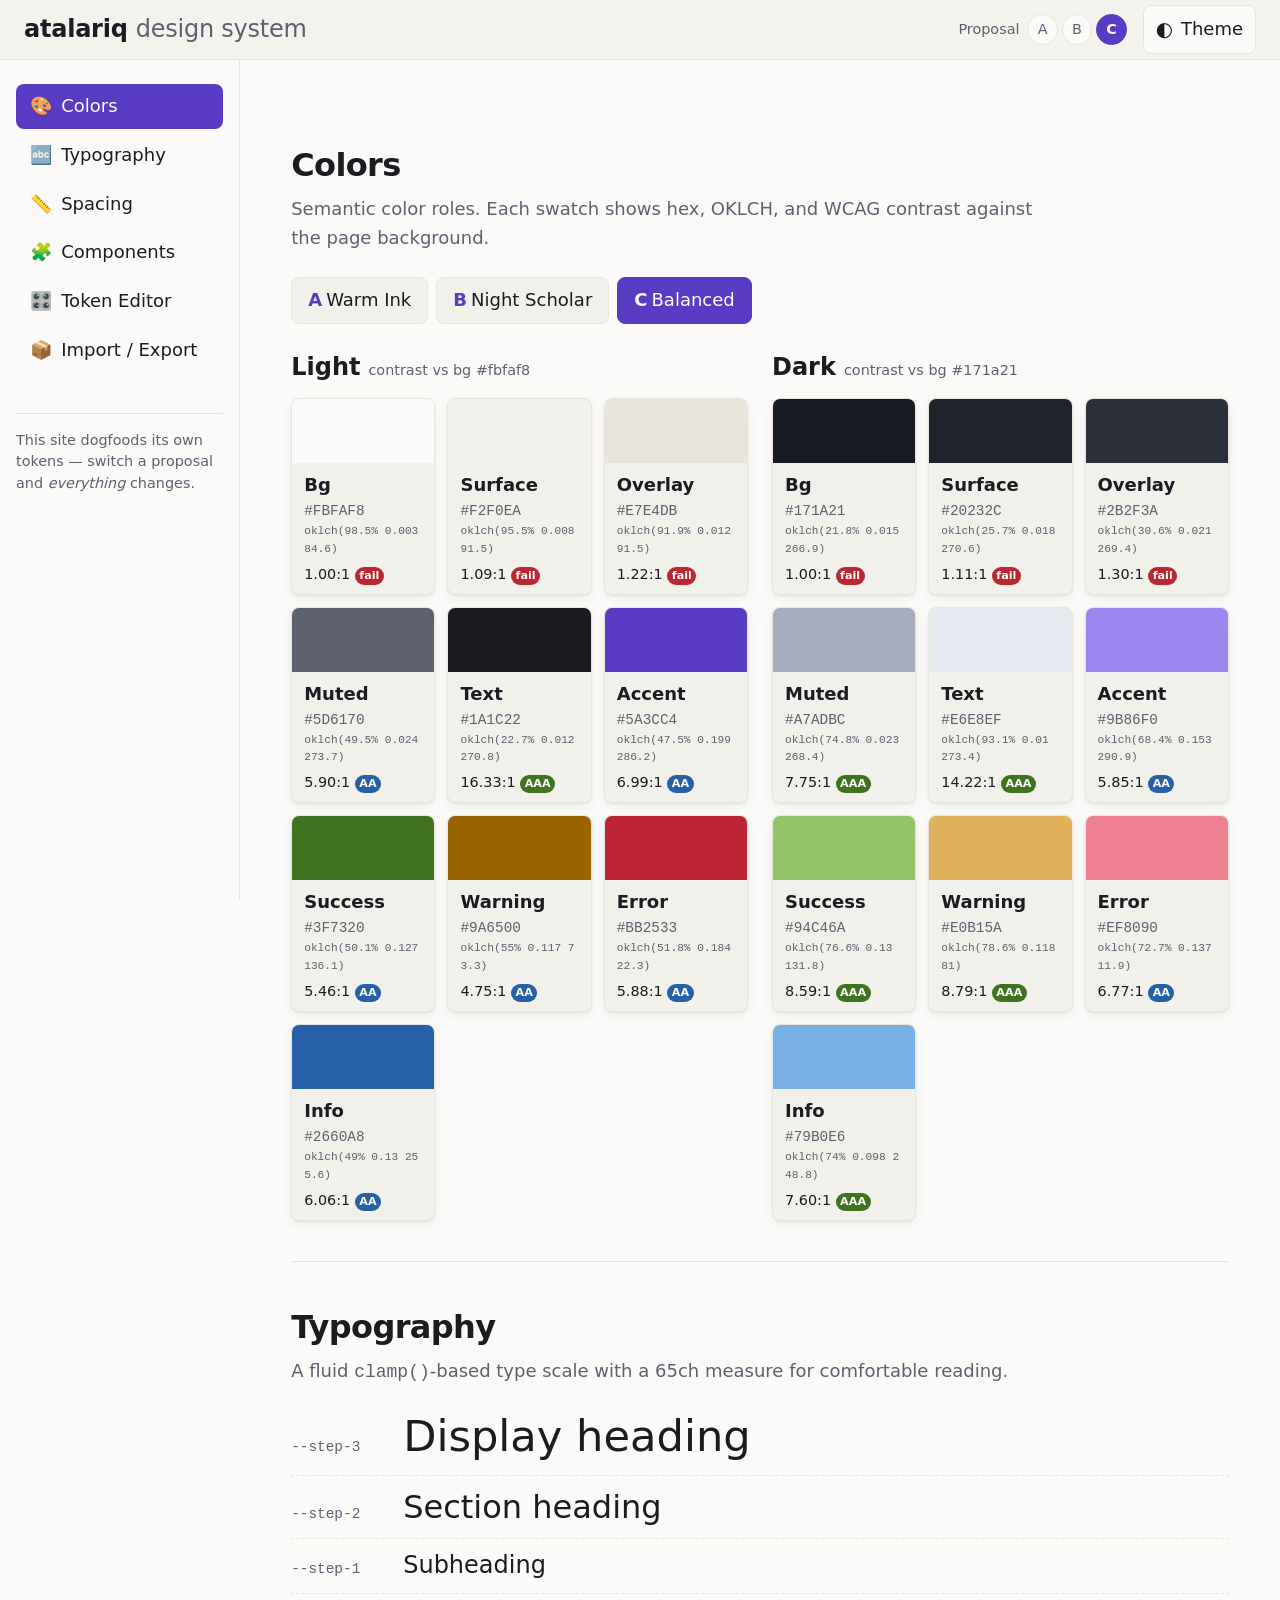
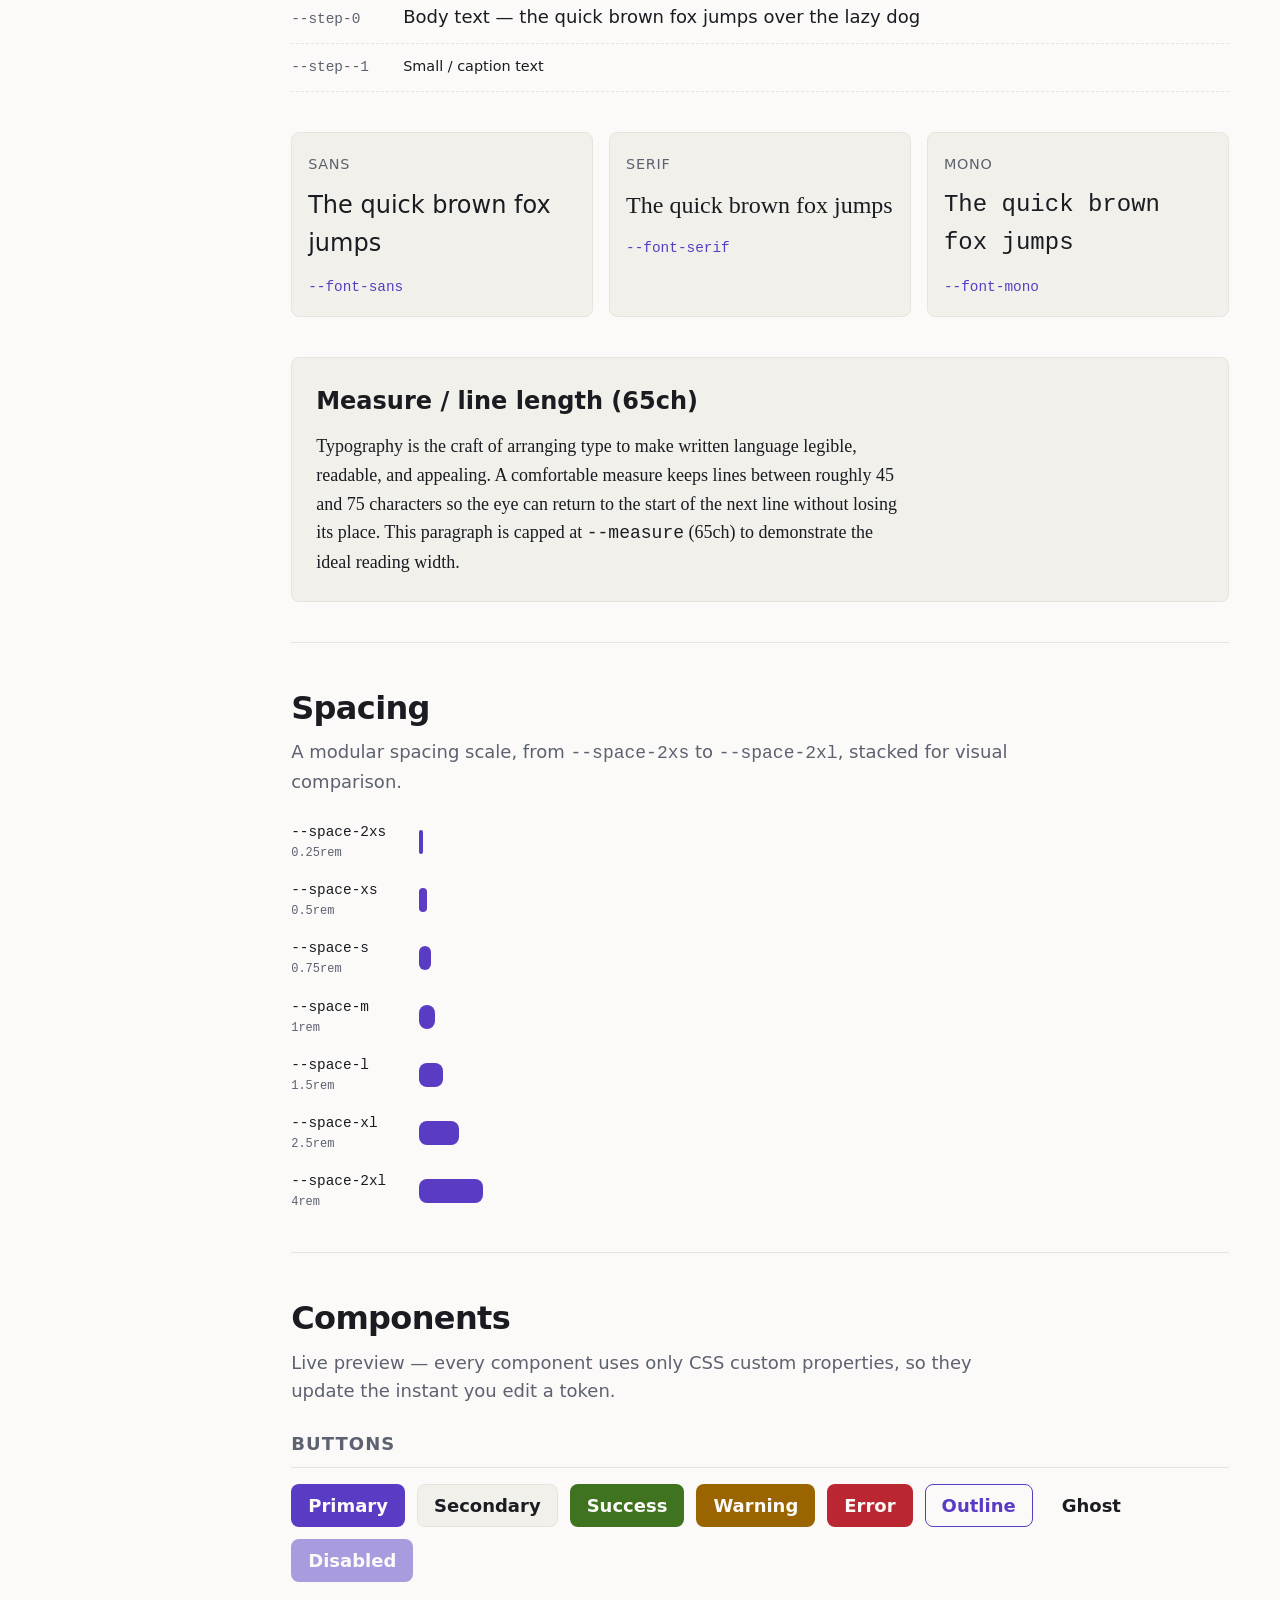
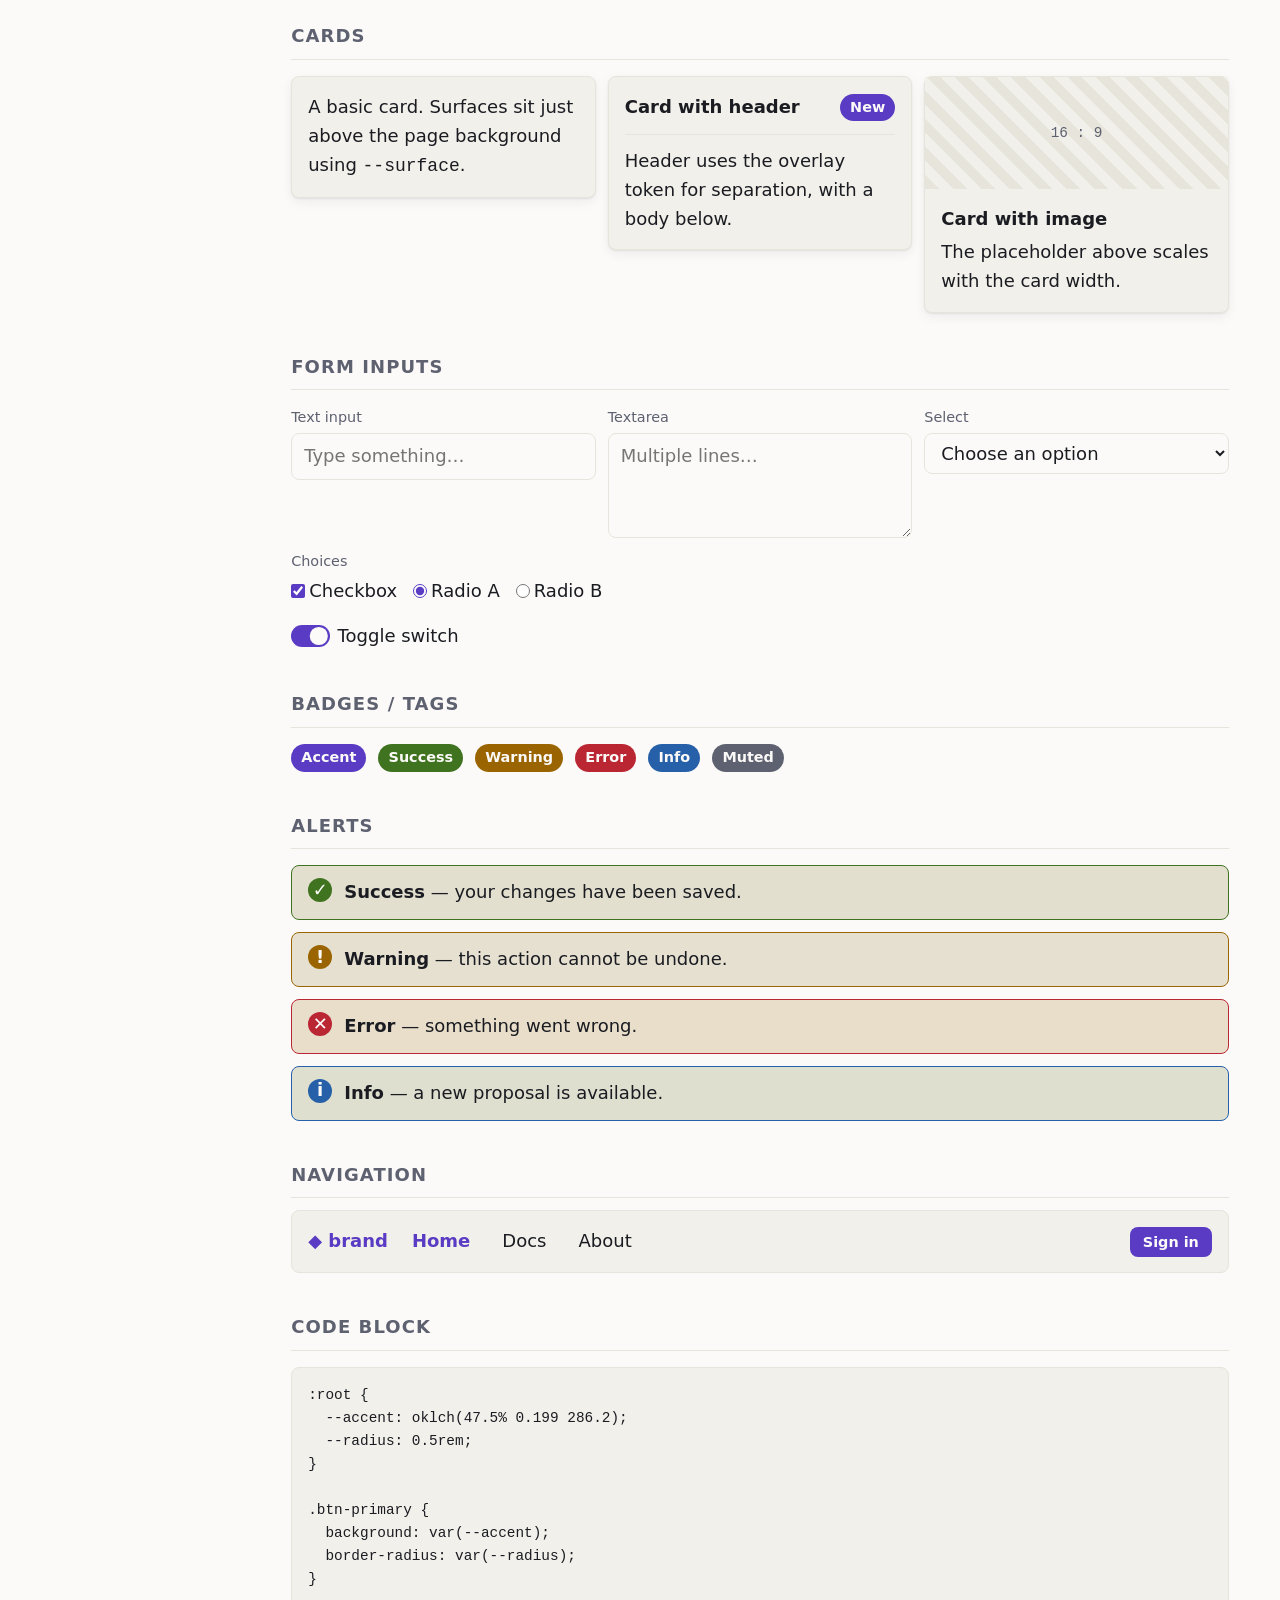
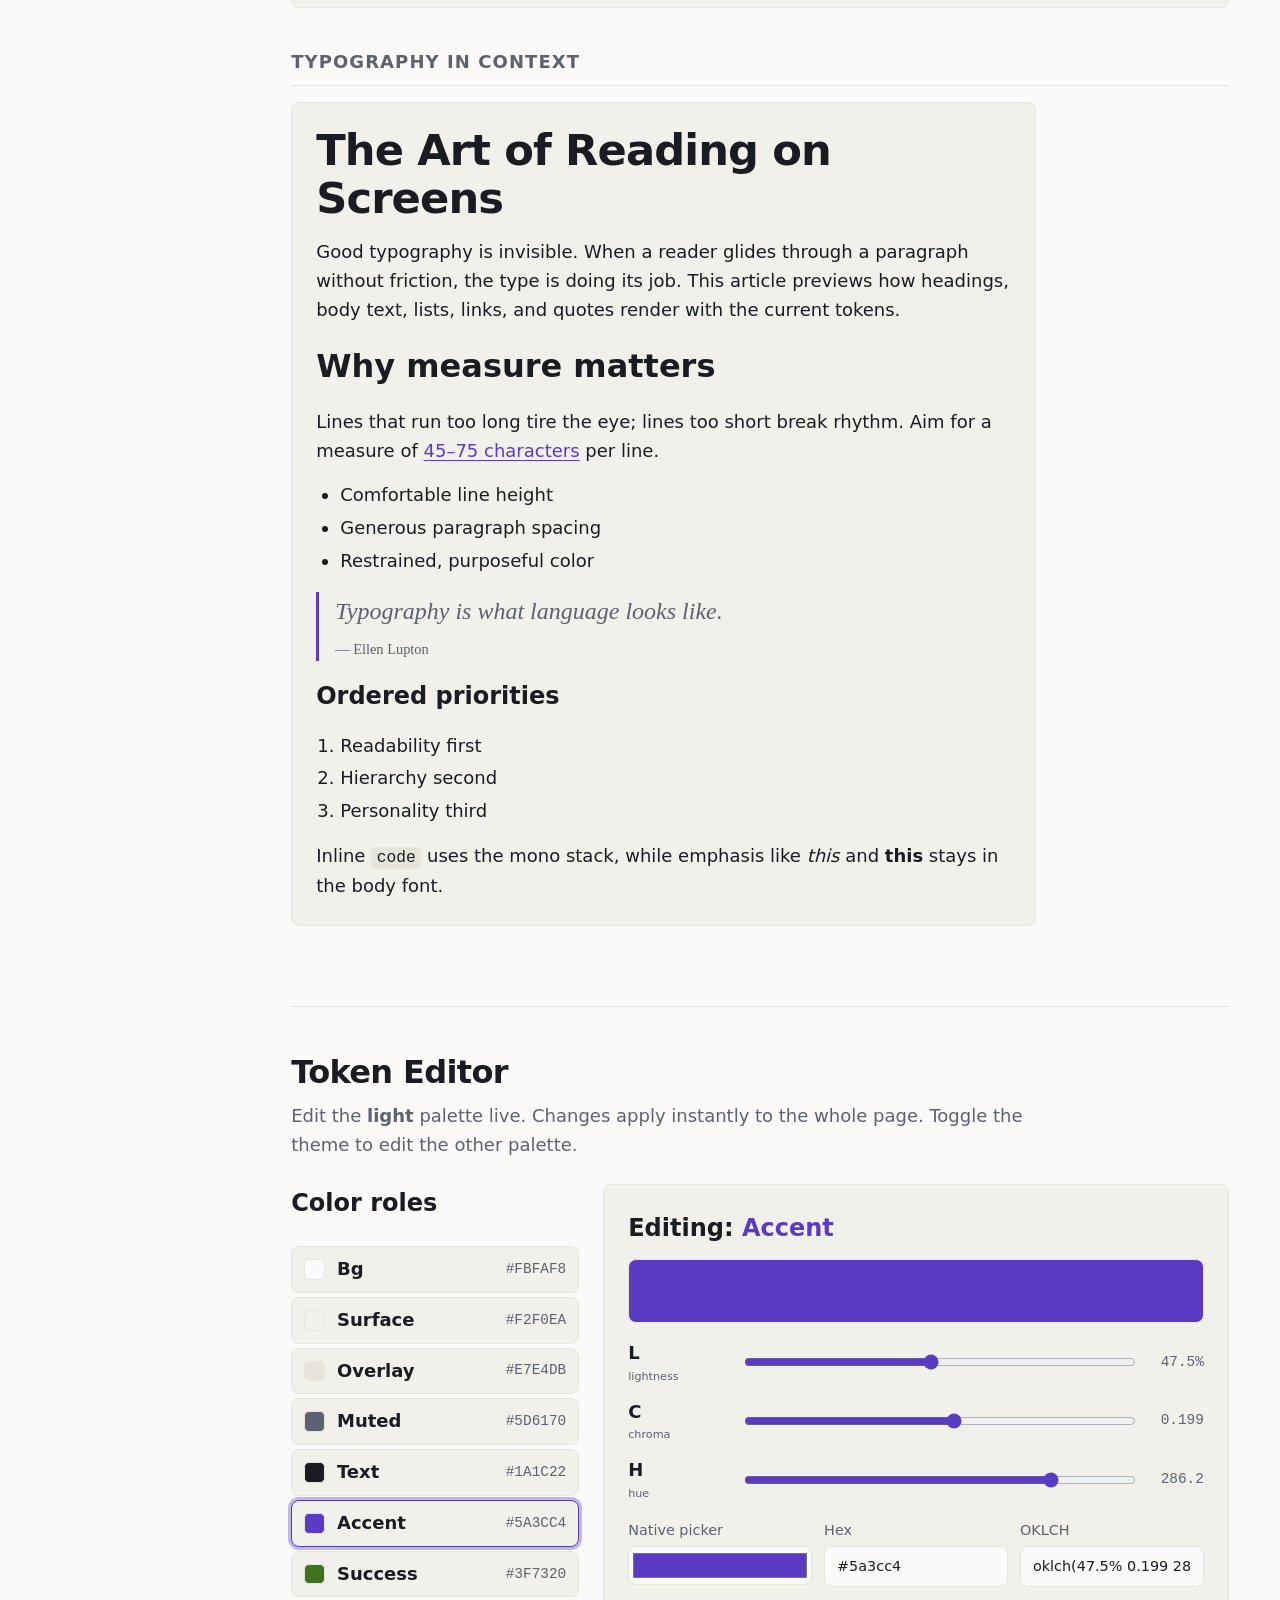
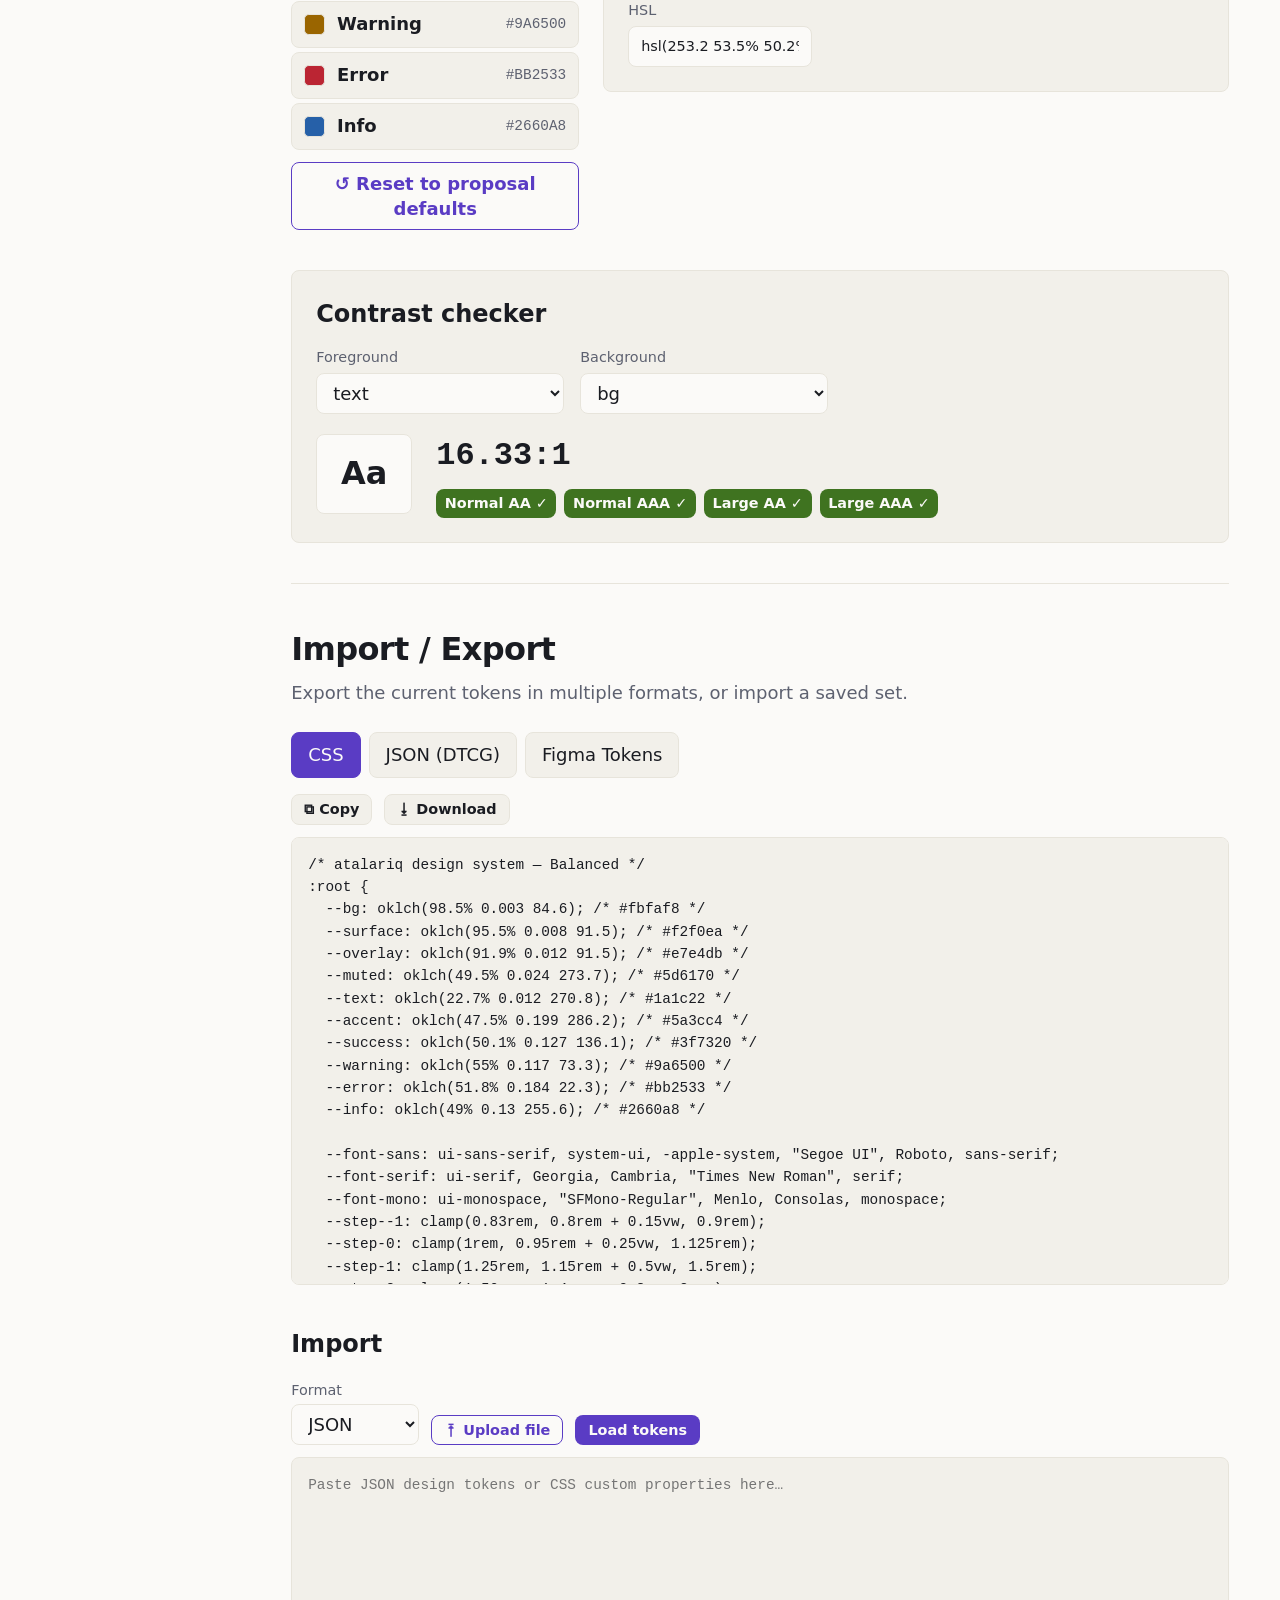
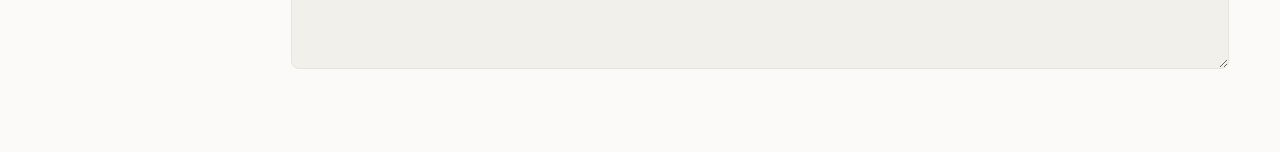
==== site/index.html @ f3b6cbb4 "feat(site): add interactive design system playground Live token playground dogfooding its own tokens" ====
<!doctype html>
<html lang="en" data-theme="light">
  <head>
    <meta charset="UTF-8" />
    <meta name="viewport" content="width=device-width, initial-scale=1.0" />
    <meta
      name="description"
      content="atalariq design system — a live, interactive token playground with OKLCH editing, contrast checking, and import/export."
    />
    <title>atalariq design system</title>
    <link rel="stylesheet" href="style.css" />
  </head>
  <body>
    <!-- ── Header ───────────────────────────────────────────────────── -->
    <header class="site-header">
      <button
        class="nav-toggle"
        id="navToggle"
        aria-label="Toggle navigation"
        aria-expanded="false"
      >
        ☰
      </button>
      <h1 class="site-title">atalariq <span>design system</span></h1>
      <div class="header-controls">
        <div class="proposal-mini" role="group" aria-label="Proposal">
          <span class="proposal-mini-label">Proposal</span>
          <div class="proposal-mini-tabs" id="proposalMiniTabs"></div>
        </div>
        <button
          class="theme-toggle"
          id="themeToggle"
          aria-label="Toggle light/dark theme"
        >
          <span class="theme-toggle-icon" aria-hidden="true">◐</span>
          <span class="theme-toggle-text">Theme</span>
        </button>
      </div>
    </header>

    <div class="layout">
      <!-- ── Sidebar ────────────────────────────────────────────────── -->
      <nav class="sidebar" id="sidebar" aria-label="Sections">
        <ul class="nav-list">
          <li>
            <a href="#colors" class="nav-link" data-section="colors"
              ><span class="nav-ico">🎨</span> Colors</a
            >
          </li>
          <li>
            <a href="#typography" class="nav-link" data-section="typography"
              ><span class="nav-ico">🔤</span> Typography</a
            >
          </li>
          <li>
            <a href="#spacing" class="nav-link" data-section="spacing"
              ><span class="nav-ico">📏</span> Spacing</a
            >
          </li>
          <li>
            <a href="#components" class="nav-link" data-section="components"
              ><span class="nav-ico">🧩</span> Components</a
            >
          </li>
          <li>
            <a href="#editor" class="nav-link" data-section="editor"
              ><span class="nav-ico">🎛️</span> Token Editor</a
            >
          </li>
          <li>
            <a href="#export" class="nav-link" data-section="export"
              ><span class="nav-ico">📦</span> Import / Export</a
            >
          </li>
        </ul>
        <div class="sidebar-foot">
          <p class="dogfood-note">
            This site dogfoods its own tokens — switch a proposal and
            <em>everything</em> changes.
          </p>
        </div>
      </nav>

      <!-- ── Main content ───────────────────────────────────────────── -->
      <main class="main" id="main">
        <!-- 1. COLORS -->
        <section id="colors" class="section">
          <div class="section-head">
            <h2>Colors</h2>
            <p class="section-sub">
              Semantic color roles. Each swatch shows hex, OKLCH, and WCAG
              contrast against the page background.
            </p>
          </div>

          <div
            class="proposal-tabs"
            id="proposalTabs"
            role="tablist"
            aria-label="Color proposals"
          ></div>

          <div class="palette-split">
            <div class="palette-col">
              <h3 class="palette-title">
                Light <span class="palette-meta" id="lightMeta"></span>
              </h3>
              <div class="swatch-grid" id="swatchesLight"></div>
            </div>
            <div class="palette-col">
              <h3 class="palette-title">
                Dark <span class="palette-meta" id="darkMeta"></span>
              </h3>
              <div class="swatch-grid" id="swatchesDark"></div>
            </div>
          </div>
        </section>

        <!-- 2. TYPOGRAPHY -->
        <section id="typography" class="section">
          <div class="section-head">
            <h2>Typography</h2>
            <p class="section-sub">
              A fluid <code>clamp()</code>-based type scale with a 65ch measure
              for comfortable reading.
            </p>
          </div>

          <div class="type-scale" id="typeScale"></div>

          <div class="font-stacks">
            <div class="font-card">
              <span class="font-label">Sans</span>
              <p class="font-sample" style="font-family: var(--font-sans)">
                The quick brown fox jumps
              </p>
              <code class="font-code">--font-sans</code>
            </div>
            <div class="font-card">
              <span class="font-label">Serif</span>
              <p class="font-sample" style="font-family: var(--font-serif)">
                The quick brown fox jumps
              </p>
              <code class="font-code">--font-serif</code>
            </div>
            <div class="font-card">
              <span class="font-label">Mono</span>
              <p class="font-sample" style="font-family: var(--font-mono)">
                The quick brown fox jumps
              </p>
              <code class="font-code">--font-mono</code>
            </div>
          </div>

          <div class="measure-demo">
            <h3>Measure / line length (65ch)</h3>
            <p class="measure-text">
              Typography is the craft of arranging type to make written language
              legible, readable, and appealing. A comfortable measure keeps
              lines between roughly 45 and 75 characters so the eye can return
              to the start of the next line without losing its place. This
              paragraph is capped at <code>--measure</code> (65ch) to
              demonstrate the ideal reading width.
            </p>
          </div>
        </section>

        <!-- 3. SPACING -->
        <section id="spacing" class="section">
          <div class="section-head">
            <h2>Spacing</h2>
            <p class="section-sub">
              A modular spacing scale, from <code>--space-2xs</code> to
              <code>--space-2xl</code>, stacked for visual comparison.
            </p>
          </div>
          <div class="space-scale" id="spaceScale"></div>
        </section>

        <!-- 4. COMPONENTS -->
        <section id="components" class="section">
          <div class="section-head">
            <h2>Components</h2>
            <p class="section-sub">
              Live preview — every component uses only CSS custom properties, so
              they update the instant you edit a token.
            </p>
          </div>

          <!-- Buttons -->
          <div class="comp-group">
            <h3 class="comp-title">Buttons</h3>
            <div class="comp-row">
              <button class="btn btn-primary">Primary</button>
              <button class="btn btn-secondary">Secondary</button>
              <button class="btn btn-success">Success</button>
              <button class="btn btn-warning">Warning</button>
              <button class="btn btn-error">Error</button>
              <button class="btn btn-outline">Outline</button>
              <button class="btn btn-ghost">Ghost</button>
              <button class="btn btn-primary" disabled>Disabled</button>
            </div>
          </div>

          <!-- Cards -->
          <div class="comp-group">
            <h3 class="comp-title">Cards</h3>
            <div class="comp-row comp-cards">
              <div class="card">
                <p>
                  A basic card. Surfaces sit just above the page background
                  using <code>--surface</code>.
                </p>
              </div>
              <div class="card">
                <div class="card-header">
                  <h4>Card with header</h4>
                  <span class="badge badge-accent">New</span>
                </div>
                <p>
                  Header uses the overlay token for separation, with a body
                  below.
                </p>
              </div>
              <div class="card">
                <div class="card-image" aria-hidden="true">
                  <span>16 : 9</span>
                </div>
                <div class="card-body">
                  <h4>Card with image</h4>
                  <p>The placeholder above scales with the card width.</p>
                </div>
              </div>
            </div>
          </div>

          <!-- Forms -->
          <div class="comp-group">
            <h3 class="comp-title">Form inputs</h3>
            <div class="comp-row comp-forms">
              <label class="field">
                <span class="field-label">Text input</span>
                <input
                  type="text"
                  class="input"
                  placeholder="Type something…"
                />
              </label>
              <label class="field">
                <span class="field-label">Textarea</span>
                <textarea
                  class="input"
                  rows="3"
                  placeholder="Multiple lines…"
                ></textarea>
              </label>
              <label class="field">
                <span class="field-label">Select</span>
                <select class="input">
                  <option>Choose an option</option>
                  <option>Warm Ink</option>
                  <option>Night Scholar</option>
                  <option>Balanced</option>
                </select>
              </label>
              <div class="field">
                <span class="field-label">Choices</span>
                <div class="choice-row">
                  <label class="choice"
                    ><input type="checkbox" checked /> Checkbox</label
                  >
                  <label class="choice"
                    ><input type="radio" name="demo-radio" checked /> Radio
                    A</label
                  >
                  <label class="choice"
                    ><input type="radio" name="demo-radio" /> Radio B</label
                  >
                </div>
                <label class="toggle">
                  <input type="checkbox" checked />
                  <span class="toggle-track"
                    ><span class="toggle-thumb"></span
                  ></span>
                  <span>Toggle switch</span>
                </label>
              </div>
            </div>
          </div>

          <!-- Badges -->
          <div class="comp-group">
            <h3 class="comp-title">Badges / Tags</h3>
            <div class="comp-row" id="badgeRow"></div>
          </div>

          <!-- Alerts -->
          <div class="comp-group">
            <h3 class="comp-title">Alerts</h3>
            <div class="comp-stack">
              <div class="alert alert-success">
                <span class="alert-icon" aria-hidden="true">✓</span>
                <div>
                  <strong>Success</strong> — your changes have been saved.
                </div>
              </div>
              <div class="alert alert-warning">
                <span class="alert-icon" aria-hidden="true">!</span>
                <div>
                  <strong>Warning</strong> — this action cannot be undone.
                </div>
              </div>
              <div class="alert alert-error">
                <span class="alert-icon" aria-hidden="true">✕</span>
                <div><strong>Error</strong> — something went wrong.</div>
              </div>
              <div class="alert alert-info">
                <span class="alert-icon" aria-hidden="true">i</span>
                <div><strong>Info</strong> — a new proposal is available.</div>
              </div>
            </div>
          </div>

          <!-- Navigation -->
          <div class="comp-group">
            <h3 class="comp-title">Navigation</h3>
            <nav class="demo-nav">
              <span class="demo-nav-brand">◆ brand</span>
              <a href="#components" class="demo-nav-link active">Home</a>
              <a href="#components" class="demo-nav-link">Docs</a>
              <a href="#components" class="demo-nav-link">About</a>
              <button class="btn btn-primary btn-sm">Sign in</button>
            </nav>
          </div>

          <!-- Code block -->
          <div class="comp-group">
            <h3 class="comp-title">Code block</h3>
            <pre class="code-block"><code>:root {
  --accent: oklch(47.5% 0.199 286.2);
  --radius: 0.5rem;
}

.btn-primary {
  background: var(--accent);
  border-radius: var(--radius);
}</code></pre>
          </div>

          <!-- Typography in context -->
          <div class="comp-group">
            <h3 class="comp-title">Typography in context</h3>
            <article class="article">
              <h1>The Art of Reading on Screens</h1>
              <p>
                Good typography is invisible. When a reader glides through a
                paragraph without friction, the type is doing its job. This
                article previews how headings, body text, lists, links, and
                quotes render with the current tokens.
              </p>
              <h2>Why measure matters</h2>
              <p>
                Lines that run too long tire the eye; lines too short break
                rhythm. Aim for a measure of
                <a href="#typography">45–75 characters</a> per line.
              </p>
              <ul>
                <li>Comfortable line height</li>
                <li>Generous paragraph spacing</li>
                <li>Restrained, purposeful color</li>
              </ul>
              <blockquote>
                Typography is what language looks like.<cite
                  >— Ellen Lupton</cite
                >
              </blockquote>
              <h3>Ordered priorities</h3>
              <ol>
                <li>Readability first</li>
                <li>Hierarchy second</li>
                <li>Personality third</li>
              </ol>
              <p>
                Inline <code>code</code> uses the mono stack, while emphasis
                like <em>this</em> and <strong>this</strong> stays in the body
                font.
              </p>
            </article>
          </div>
        </section>

        <!-- 5. TOKEN EDITOR -->
        <section id="editor" class="section">
          <div class="section-head">
            <h2>Token Editor</h2>
            <p class="section-sub">
              Edit the <strong id="editorThemeLabel">light</strong> palette
              live. Changes apply instantly to the whole page. Toggle the theme
              to edit the other palette.
            </p>
          </div>

          <div class="editor-grid">
            <div class="editor-roles">
              <h3>Color roles</h3>
              <div class="role-list" id="roleList"></div>
              <button class="btn btn-outline" id="resetBtn">
                ↺ Reset to proposal defaults
              </button>
            </div>

            <div class="editor-detail">
              <h3>
                Editing:
                <span id="editingRole" class="editing-role">accent</span>
              </h3>
              <div class="editor-preview" id="editorPreview"></div>

              <div class="oklch-sliders">
                <label class="slider-row">
                  <span class="slider-label">L <small>lightness</small></span>
                  <input
                    type="range"
                    id="slL"
                    min="0"
                    max="100"
                    step="0.1"
                    class="slider"
                  />
                  <output id="outL">0</output>
                </label>
                <label class="slider-row">
                  <span class="slider-label">C <small>chroma</small></span>
                  <input
                    type="range"
                    id="slC"
                    min="0"
                    max="0.37"
                    step="0.001"
                    class="slider"
                  />
                  <output id="outC">0</output>
                </label>
                <label class="slider-row">
                  <span class="slider-label">H <small>hue</small></span>
                  <input
                    type="range"
                    id="slH"
                    min="0"
                    max="360"
                    step="0.1"
                    class="slider"
                  />
                  <output id="outH">0</output>
                </label>
              </div>

              <div class="editor-inputs">
                <label class="field">
                  <span class="field-label">Native picker</span>
                  <input
                    type="color"
                    id="colorPicker"
                    class="color-picker-native"
                  />
                </label>
                <label class="field">
                  <span class="field-label">Hex</span>
                  <input
                    type="text"
                    id="inHex"
                    class="input mono"
                    spellcheck="false"
                  />
                </label>
                <label class="field">
                  <span class="field-label">OKLCH</span>
                  <input
                    type="text"
                    id="inOklch"
                    class="input mono"
                    spellcheck="false"
                  />
                </label>
                <label class="field">
                  <span class="field-label">HSL</span>
                  <input
                    type="text"
                    id="inHsl"
                    class="input mono"
                    spellcheck="false"
                  />
                </label>
              </div>
            </div>
          </div>

          <!-- Contrast checker -->
          <div class="contrast-checker">
            <h3>Contrast checker</h3>
            <div class="contrast-controls">
              <label class="field">
                <span class="field-label">Foreground</span>
                <select class="input" id="contrastFg"></select>
              </label>
              <label class="field">
                <span class="field-label">Background</span>
                <select class="input" id="contrastBg"></select>
              </label>
            </div>
            <div class="contrast-result" id="contrastResult">
              <div class="contrast-sample" id="contrastSample">Aa</div>
              <div class="contrast-readout">
                <div class="contrast-ratio" id="contrastRatio">—</div>
                <div class="contrast-grades" id="contrastGrades"></div>
              </div>
            </div>
          </div>
        </section>

        <!-- 6. IMPORT / EXPORT -->
        <section id="export" class="section">
          <div class="section-head">
            <h2>Import / Export</h2>
            <p class="section-sub">
              Export the current tokens in multiple formats, or import a saved
              set.
            </p>
          </div>

          <div class="export-tabs" id="exportTabs" role="tablist">
            <button class="export-tab active" data-fmt="css" role="tab">
              CSS
            </button>
            <button class="export-tab" data-fmt="json" role="tab">
              JSON (DTCG)
            </button>
            <button class="export-tab" data-fmt="figma" role="tab">
              Figma Tokens
            </button>
          </div>

          <div class="export-pane">
            <div class="export-actions">
              <button class="btn btn-secondary btn-sm" id="copyExport">
                ⧉ Copy
              </button>
              <button class="btn btn-secondary btn-sm" id="downloadExport">
                ⭳ Download
              </button>
              <span
                class="export-status"
                id="exportStatus"
                aria-live="polite"
              ></span>
            </div>
            <pre class="export-output"><code id="exportOutput"></code></pre>
          </div>

          <div class="import-pane">
            <h3>Import</h3>
            <div class="import-controls">
              <label class="import-mode">
                <span class="field-label">Format</span>
                <select class="input" id="importFmt">
                  <option value="json">JSON</option>
                  <option value="css">CSS</option>
                </select>
              </label>
              <label class="btn btn-outline btn-sm import-file-btn">
                ⭱ Upload file
                <input
                  type="file"
                  id="importFile"
                  accept=".json,.css,.txt"
                  hidden
                />
              </label>
              <button class="btn btn-primary btn-sm" id="importBtn">
                Load tokens
              </button>
              <span
                class="export-status"
                id="importStatus"
                aria-live="polite"
              ></span>
            </div>
            <textarea
              class="input mono import-area"
              id="importArea"
              rows="8"
              spellcheck="false"
              placeholder="Paste JSON design tokens or CSS custom properties here…"
            ></textarea>
          </div>
        </section>
      </main>
    </div>

    <script src="app.js"></script>
  </body>
</html>
---- site/style.css ----
/* ════════════════════════════════════════════════════════════════════
   atalariq design system — playground styles
   The whole UI is built from CSS custom properties, so switching a
   proposal or editing a token re-skins the entire page (dogfooding).
   Color tokens default to Proposal C; app.js overrides them at runtime
   via documentElement.style.setProperty().
   ════════════════════════════════════════════════════════════════════ */

/* ── Tokens: colors (default = Proposal C "Balanced") ──────────────── */
:root {
  --bg: oklch(98.5% 0.003 84.6);
  --surface: oklch(95.5% 0.008 91.5);
  --overlay: oklch(91.9% 0.012 91.5);
  --muted: oklch(49.5% 0.024 273.7);
  --text: oklch(22.7% 0.012 270.8);
  --accent: oklch(47.5% 0.199 286.2);
  --success: oklch(50.1% 0.127 136.1);
  --warning: oklch(55% 0.117 73.3);
  --error: oklch(51.8% 0.184 22.3);
  --info: oklch(49% 0.13 255.6);

  /* ── Tokens: typography ──────────────────────────────────────────── */
  --font-sans:
    ui-sans-serif, system-ui, -apple-system, "Segoe UI", Roboto, sans-serif;
  --font-serif: ui-serif, Georgia, Cambria, "Times New Roman", serif;
  --font-mono: ui-monospace, "SFMono-Regular", Menlo, Consolas, monospace;
  --step--1: clamp(0.83rem, 0.8rem + 0.15vw, 0.9rem);
  --step-0: clamp(1rem, 0.95rem + 0.25vw, 1.125rem);
  --step-1: clamp(1.25rem, 1.15rem + 0.5vw, 1.5rem);
  --step-2: clamp(1.56rem, 1.4rem + 0.8vw, 2rem);
  --step-3: clamp(1.95rem, 1.7rem + 1.25vw, 2.75rem);
  --measure: 65ch;
  --radius: 0.5rem;

  /* ── Tokens: spacing ─────────────────────────────────────────────── */
  --space-2xs: 0.25rem;
  --space-xs: 0.5rem;
  --space-s: 0.75rem;
  --space-m: 1rem;
  --space-l: 1.5rem;
  --space-xl: 2.5rem;
  --space-2xl: 4rem;

  /* ── Derived helpers ─────────────────────────────────────────────── */
  --header-h: 3.75rem;
  --sidebar-w: 15rem;
  --ring: 0 0 0 3px color-mix(in oklch, var(--accent) 35%, transparent);
  --shadow:
    0 1px 2px color-mix(in oklch, var(--text) 8%, transparent),
    0 4px 12px color-mix(in oklch, var(--text) 6%, transparent);
}

/* Dark defaults (Proposal C). app.js keeps these in sync on theme/proposal change. */
[data-theme="dark"] {
  --bg: oklch(21.8% 0.015 266.9);
  --surface: oklch(25.7% 0.018 270.6);
  --overlay: oklch(30.6% 0.021 269.4);
  --muted: oklch(74.8% 0.023 268.4);
  --text: oklch(93.1% 0.01 273.4);
  --accent: oklch(68.4% 0.153 290.9);
  --success: oklch(76.6% 0.13 131.8);
  --warning: oklch(78.6% 0.118 81);
  --error: oklch(72.7% 0.137 11.9);
  --info: oklch(74% 0.098 248.8);
}

/* ── Reset / base ──────────────────────────────────────────────────── */
*,
*::before,
*::after {
  box-sizing: border-box;
}
* {
  margin: 0;
}

html {
  scroll-behavior: smooth;
  scroll-padding-top: calc(var(--header-h) + var(--space-m));
}

body {
  font-family: var(--font-sans);
  font-size: var(--step-0);
  line-height: 1.6;
  color: var(--text);
  background: var(--bg);
  -webkit-font-smoothing: antialiased;
  transition:
    background-color 0.25s ease,
    color 0.25s ease;
}

a {
  color: var(--accent);
  text-underline-offset: 0.15em;
}
code,
pre,
.mono {
  font-family: var(--font-mono);
}
:focus-visible {
  outline: none;
  box-shadow: var(--ring);
  border-radius: var(--radius);
}

/* ── Header ────────────────────────────────────────────────────────── */
.site-header {
  position: sticky;
  top: 0;
  z-index: 50;
  height: var(--header-h);
  display: flex;
  align-items: center;
  gap: var(--space-m);
  padding: 0 var(--space-l);
  background: color-mix(in oklch, var(--surface) 85%, transparent);
  backdrop-filter: blur(8px);
  border-bottom: 1px solid var(--overlay);
}

.site-title {
  font-size: var(--step-1);
  font-weight: 700;
  letter-spacing: -0.01em;
  white-space: nowrap;
}
.site-title span {
  color: var(--muted);
  font-weight: 500;
}

.header-controls {
  margin-left: auto;
  display: flex;
  align-items: center;
  gap: var(--space-m);
}

.proposal-mini {
  display: flex;
  align-items: center;
  gap: var(--space-xs);
}
.proposal-mini-label {
  font-size: var(--step--1);
  color: var(--muted);
}
.proposal-mini-tabs {
  display: flex;
  gap: var(--space-2xs);
}
.proposal-mini-tabs button {
  font: inherit;
  font-size: var(--step--1);
  width: 1.9rem;
  height: 1.9rem;
  border-radius: 50%;
  border: 1px solid var(--overlay);
  background: var(--bg);
  color: var(--muted);
  cursor: pointer;
  transition: all 0.15s ease;
}
.proposal-mini-tabs button.active {
  background: var(--accent);
  border-color: var(--accent);
  color: var(--bg);
  font-weight: 700;
}

.theme-toggle,
.nav-toggle {
  font: inherit;
  display: inline-flex;
  align-items: center;
  gap: var(--space-xs);
  padding: var(--space-xs) var(--space-s);
  border-radius: var(--radius);
  border: 1px solid var(--overlay);
  background: var(--bg);
  color: var(--text);
  cursor: pointer;
  transition:
    background-color 0.15s ease,
    border-color 0.15s ease;
}
.theme-toggle:hover,
.nav-toggle:hover {
  background: var(--overlay);
}
.theme-toggle-icon {
  font-size: 1.1em;
}
.nav-toggle {
  display: none;
  padding: var(--space-xs) var(--space-s);
}

/* ── Layout ────────────────────────────────────────────────────────── */
.layout {
  display: flex;
  align-items: flex-start;
}

.sidebar {
  position: sticky;
  top: var(--header-h);
  align-self: flex-start;
  width: var(--sidebar-w);
  flex: 0 0 var(--sidebar-w);
  height: calc(100vh - var(--header-h));
  overflow-y: auto;
  padding: var(--space-l) var(--space-m);
  border-right: 1px solid var(--overlay);
  background: var(--bg);
}

.nav-list {
  list-style: none;
  padding: 0;
  display: flex;
  flex-direction: column;
  gap: var(--space-2xs);
}
.nav-link {
  display: flex;
  align-items: center;
  gap: var(--space-xs);
  padding: var(--space-xs) var(--space-s);
  border-radius: var(--radius);
  color: var(--text);
  text-decoration: none;
  font-weight: 500;
  transition:
    background-color 0.15s ease,
    color 0.15s ease;
}
.nav-link:hover {
  background: var(--surface);
}
.nav-link.active {
  background: var(--accent);
  color: var(--bg);
}
.nav-ico {
  width: 1.4em;
  text-align: center;
}

.sidebar-foot {
  margin-top: var(--space-xl);
  padding-top: var(--space-m);
  border-top: 1px solid var(--overlay);
}
.dogfood-note {
  font-size: var(--step--1);
  color: var(--muted);
  line-height: 1.5;
}

.main {
  flex: 1 1 auto;
  min-width: 0;
  padding: var(--space-xl) clamp(var(--space-m), 4vw, var(--space-2xl));
  max-width: 70rem;
}

/* ── Sections ──────────────────────────────────────────────────────── */
.section {
  padding-block: var(--space-xl);
  border-bottom: 1px solid var(--overlay);
}
.section:last-child {
  border-bottom: none;
}
.section-head {
  margin-bottom: var(--space-l);
}
.section-head h2 {
  font-size: var(--step-2);
  letter-spacing: -0.02em;
}
.section-sub {
  color: var(--muted);
  margin-top: var(--space-2xs);
  max-width: var(--measure);
}

h3 {
  font-size: var(--step-1);
  margin-bottom: var(--space-s);
}
h4 {
  font-size: var(--step-0);
}

/* ── Colors section ────────────────────────────────────────────────── */
.proposal-tabs {
  display: flex;
  flex-wrap: wrap;
  gap: var(--space-xs);
  margin-bottom: var(--space-l);
}
.proposal-tab {
  font: inherit;
  padding: var(--space-xs) var(--space-m);
  border-radius: var(--radius);
  border: 1px solid var(--overlay);
  background: var(--surface);
  color: var(--text);
  cursor: pointer;
  transition: all 0.15s ease;
}
.proposal-tab .pt-key {
  font-weight: 700;
  color: var(--accent);
  margin-right: var(--space-2xs);
}
.proposal-tab.active {
  background: var(--accent);
  border-color: var(--accent);
  color: var(--bg);
}
.proposal-tab.active .pt-key {
  color: var(--bg);
}

.palette-split {
  display: grid;
  grid-template-columns: 1fr 1fr;
  gap: var(--space-l);
}
.palette-title {
  display: flex;
  align-items: baseline;
  gap: var(--space-xs);
}
.palette-meta {
  font-size: var(--step--1);
  color: var(--muted);
  font-weight: 400;
}
.swatch-grid {
  display: grid;
  grid-template-columns: repeat(auto-fill, minmax(8.5rem, 1fr));
  gap: var(--space-s);
}

.swatch {
  border-radius: var(--radius);
  border: 1px solid var(--overlay);
  overflow: hidden;
  background: var(--surface);
  box-shadow: var(--shadow);
}
.swatch-preview {
  height: 4rem;
}
.swatch-info {
  padding: var(--space-xs) var(--space-s);
}
.swatch-role {
  font-weight: 600;
  text-transform: capitalize;
}
.swatch-hex {
  font-family: var(--font-mono);
  font-size: var(--step--1);
  color: var(--muted);
  text-transform: uppercase;
}
.swatch-oklch {
  font-family: var(--font-mono);
  font-size: 0.7rem;
  color: var(--muted);
  word-break: break-all;
}
.swatch-contrast {
  font-size: var(--step--1);
  margin-top: var(--space-2xs);
}
.contrast-pill {
  display: inline-block;
  padding: 0 0.4em;
  border-radius: 1em;
  font-size: 0.7rem;
  font-weight: 700;
}
.grade-AAA {
  background: var(--success);
  color: var(--bg);
}
.grade-AA {
  background: var(--info);
  color: var(--bg);
}
.grade-AA-large {
  background: var(--warning);
  color: var(--bg);
}
.grade-fail {
  background: var(--error);
  color: var(--bg);
}

/* ── Typography section ────────────────────────────────────────────── */
.type-scale {
  display: flex;
  flex-direction: column;
  gap: var(--space-s);
  margin-bottom: var(--space-xl);
}
.type-row {
  display: flex;
  align-items: baseline;
  gap: var(--space-m);
  padding-bottom: var(--space-s);
  border-bottom: 1px dashed var(--overlay);
}
.type-token {
  flex: 0 0 6rem;
  font-family: var(--font-mono);
  font-size: var(--step--1);
  color: var(--muted);
}
.type-sample {
  line-height: 1.2;
  overflow: hidden;
  text-overflow: ellipsis;
  white-space: nowrap;
}

.font-stacks {
  display: grid;
  grid-template-columns: repeat(auto-fit, minmax(15rem, 1fr));
  gap: var(--space-m);
  margin-bottom: var(--space-xl);
}
.font-card {
  padding: var(--space-m);
  border-radius: var(--radius);
  background: var(--surface);
  border: 1px solid var(--overlay);
}
.font-label {
  font-size: var(--step--1);
  color: var(--muted);
  text-transform: uppercase;
  letter-spacing: 0.05em;
}
.font-sample {
  font-size: var(--step-1);
  margin: var(--space-xs) 0;
}
.font-code {
  font-size: var(--step--1);
  color: var(--accent);
}

.measure-demo {
  padding: var(--space-l);
  background: var(--surface);
  border-radius: var(--radius);
  border: 1px solid var(--overlay);
}
.measure-text {
  max-width: var(--measure);
  font-family: var(--font-serif);
  font-size: var(--step-0);
  margin-top: var(--space-s);
}

/* ── Spacing section ───────────────────────────────────────────────── */
.space-scale {
  display: flex;
  flex-direction: column;
  gap: var(--space-m);
}
.space-row {
  display: flex;
  align-items: center;
  gap: var(--space-m);
}
.space-token {
  flex: 0 0 7rem;
  font-family: var(--font-mono);
  font-size: var(--step--1);
}
.space-token small {
  display: block;
  color: var(--muted);
}
.space-bar {
  height: 1.5rem;
  background: var(--accent);
  border-radius: var(--radius);
}

/* ── Components ────────────────────────────────────────────────────── */
.comp-group {
  margin-bottom: var(--space-xl);
}
.comp-title {
  color: var(--muted);
  font-size: var(--step-0);
  text-transform: uppercase;
  letter-spacing: 0.06em;
  border-bottom: 1px solid var(--overlay);
  padding-bottom: var(--space-xs);
}
.comp-row {
  display: flex;
  flex-wrap: wrap;
  gap: var(--space-s);
  margin-top: var(--space-m);
  align-items: flex-start;
}
.comp-stack {
  display: flex;
  flex-direction: column;
  gap: var(--space-s);
  margin-top: var(--space-m);
}

/* Buttons */
.btn {
  font: inherit;
  font-weight: 600;
  padding: var(--space-xs) var(--space-m);
  border-radius: var(--radius);
  border: 1px solid transparent;
  cursor: pointer;
  transition:
    filter 0.15s ease,
    background-color 0.15s ease,
    color 0.15s ease;
  line-height: 1.4;
}
.btn:hover {
  filter: brightness(1.08);
}
.btn:active {
  filter: brightness(0.94);
}
.btn:disabled {
  opacity: 0.5;
  cursor: not-allowed;
  filter: none;
}
.btn-sm {
  padding: var(--space-2xs) var(--space-s);
  font-size: var(--step--1);
}

.btn-primary {
  background: var(--accent);
  color: var(--bg);
}
.btn-secondary {
  background: var(--surface);
  color: var(--text);
  border-color: var(--overlay);
}
.btn-success {
  background: var(--success);
  color: var(--bg);
}
.btn-warning {
  background: var(--warning);
  color: var(--bg);
}
.btn-error {
  background: var(--error);
  color: var(--bg);
}
.btn-outline {
  background: transparent;
  color: var(--accent);
  border-color: var(--accent);
}
.btn-ghost {
  background: transparent;
  color: var(--text);
}
.btn-ghost:hover {
  background: var(--surface);
  filter: none;
}

/* Cards */
.comp-cards .card {
  flex: 1 1 15rem;
}
.card {
  background: var(--surface);
  border: 1px solid var(--overlay);
  border-radius: var(--radius);
  padding: var(--space-m);
  box-shadow: var(--shadow);
}
.card-header {
  display: flex;
  align-items: center;
  justify-content: space-between;
  gap: var(--space-s);
  padding-bottom: var(--space-s);
  margin-bottom: var(--space-s);
  border-bottom: 1px solid var(--overlay);
}
.card-image {
  height: 7rem;
  margin: calc(-1 * var(--space-m)) calc(-1 * var(--space-m)) var(--space-m);
  background: repeating-linear-gradient(
    45deg,
    var(--overlay),
    var(--overlay) 10px,
    var(--surface) 10px,
    var(--surface) 20px
  );
  display: flex;
  align-items: center;
  justify-content: center;
  color: var(--muted);
  font-family: var(--font-mono);
  font-size: var(--step--1);
}
.card-body {
  display: flex;
  flex-direction: column;
  gap: var(--space-2xs);
}

/* Forms */
.comp-forms .field {
  flex: 1 1 15rem;
}
.field {
  display: flex;
  flex-direction: column;
  gap: var(--space-2xs);
}
.field-label {
  font-size: var(--step--1);
  color: var(--muted);
  font-weight: 500;
}
.input {
  font: inherit;
  font-size: var(--step-0);
  padding: var(--space-xs) var(--space-s);
  border-radius: var(--radius);
  border: 1px solid var(--overlay);
  background: var(--bg);
  color: var(--text);
  width: 100%;
}
.input:focus-visible {
  border-color: var(--accent);
}
textarea.input {
  resize: vertical;
}
select.input {
  cursor: pointer;
}

.choice-row {
  display: flex;
  flex-wrap: wrap;
  gap: var(--space-m);
  margin-bottom: var(--space-s);
}
.choice {
  display: inline-flex;
  align-items: center;
  gap: var(--space-2xs);
  cursor: pointer;
}
.choice input {
  accent-color: var(--accent);
  width: 1.05em;
  height: 1.05em;
}

.toggle {
  display: inline-flex;
  align-items: center;
  gap: var(--space-xs);
  cursor: pointer;
}
.toggle input {
  position: absolute;
  opacity: 0;
  width: 0;
  height: 0;
}
.toggle-track {
  width: 2.4rem;
  height: 1.35rem;
  border-radius: 1rem;
  background: var(--overlay);
  position: relative;
  transition: background-color 0.15s ease;
}
.toggle-thumb {
  position: absolute;
  top: 2px;
  left: 2px;
  width: calc(1.35rem - 4px);
  height: calc(1.35rem - 4px);
  border-radius: 50%;
  background: var(--bg);
  transition: transform 0.15s ease;
}
.toggle input:checked + .toggle-track {
  background: var(--accent);
}
.toggle input:checked + .toggle-track .toggle-thumb {
  transform: translateX(1.05rem);
}
.toggle input:focus-visible + .toggle-track {
  box-shadow: var(--ring);
}

/* Badges */
.badge {
  display: inline-block;
  padding: 0.15em 0.7em;
  border-radius: 1em;
  font-size: var(--step--1);
  font-weight: 600;
  text-transform: capitalize;
}
.badge-accent {
  background: var(--accent);
  color: var(--bg);
}
.badge-success {
  background: var(--success);
  color: var(--bg);
}
.badge-warning {
  background: var(--warning);
  color: var(--bg);
}
.badge-error {
  background: var(--error);
  color: var(--bg);
}
.badge-info {
  background: var(--info);
  color: var(--bg);
}
.badge-muted {
  background: var(--muted);
  color: var(--bg);
}

/* Alerts */
.alert {
  display: flex;
  align-items: flex-start;
  gap: var(--space-s);
  padding: var(--space-s) var(--space-m);
  border-radius: var(--radius);
  border: 1px solid;
  background: var(--surface);
}
.alert-icon {
  flex: 0 0 1.5rem;
  height: 1.5rem;
  border-radius: 50%;
  display: inline-flex;
  align-items: center;
  justify-content: center;
  font-weight: 700;
  color: var(--bg);
}
.alert-success {
  border-color: var(--success);
  background: color-mix(in oklch, var(--success) 12%, var(--surface));
}
.alert-success .alert-icon {
  background: var(--success);
}
.alert-warning {
  border-color: var(--warning);
  background: color-mix(in oklch, var(--warning) 12%, var(--surface));
}
.alert-warning .alert-icon {
  background: var(--warning);
}
.alert-error {
  border-color: var(--error);
  background: color-mix(in oklch, var(--error) 12%, var(--surface));
}
.alert-error .alert-icon {
  background: var(--error);
}
.alert-info {
  border-color: var(--info);
  background: color-mix(in oklch, var(--info) 12%, var(--surface));
}
.alert-info .alert-icon {
  background: var(--info);
}

/* Navigation demo */
.demo-nav {
  display: flex;
  align-items: center;
  gap: var(--space-m);
  padding: var(--space-s) var(--space-m);
  background: var(--surface);
  border: 1px solid var(--overlay);
  border-radius: var(--radius);
}
.demo-nav-brand {
  font-weight: 700;
  color: var(--accent);
}
.demo-nav-link {
  color: var(--text);
  text-decoration: none;
  padding: var(--space-2xs) var(--space-xs);
  border-radius: var(--radius);
}
.demo-nav-link:hover {
  background: var(--overlay);
}
.demo-nav-link.active {
  color: var(--accent);
  font-weight: 600;
}
.demo-nav .btn {
  margin-left: auto;
}

/* Code block */
.code-block {
  background: var(--surface);
  border: 1px solid var(--overlay);
  border-radius: var(--radius);
  padding: var(--space-m);
  overflow-x: auto;
  font-size: var(--step--1);
  line-height: 1.6;
  margin-top: var(--space-m);
}

/* Article */
.article {
  max-width: var(--measure);
  background: var(--surface);
  border: 1px solid var(--overlay);
  border-radius: var(--radius);
  padding: var(--space-l);
  margin-top: var(--space-m);
}
.article > * + * {
  margin-top: var(--space-m);
}
.article h1 {
  font-size: var(--step-3);
  line-height: 1.1;
  letter-spacing: -0.02em;
}
.article h2 {
  font-size: var(--step-2);
}
.article h3 {
  font-size: var(--step-1);
}
.article ul,
.article ol {
  padding-left: var(--space-l);
}
.article li + li {
  margin-top: var(--space-2xs);
}
.article blockquote {
  border-left: 3px solid var(--accent);
  padding-left: var(--space-m);
  color: var(--muted);
  font-family: var(--font-serif);
  font-style: italic;
  font-size: var(--step-1);
}
.article blockquote cite {
  display: block;
  font-size: var(--step--1);
  font-style: normal;
  margin-top: var(--space-xs);
}
.article code {
  background: var(--overlay);
  padding: 0.1em 0.35em;
  border-radius: 0.25em;
  font-size: 0.9em;
}

/* ── Token editor ──────────────────────────────────────────────────── */
.editor-grid {
  display: grid;
  grid-template-columns: minmax(0, 18rem) 1fr;
  gap: var(--space-l);
  align-items: start;
}
.editor-roles {
  display: flex;
  flex-direction: column;
  gap: var(--space-s);
}
.role-list {
  display: flex;
  flex-direction: column;
  gap: var(--space-2xs);
}
.role-btn {
  font: inherit;
  display: flex;
  align-items: center;
  gap: var(--space-s);
  padding: var(--space-xs) var(--space-s);
  border-radius: var(--radius);
  border: 1px solid var(--overlay);
  background: var(--surface);
  color: var(--text);
  cursor: pointer;
  text-align: left;
}
.role-btn.active {
  border-color: var(--accent);
  box-shadow: var(--ring);
}
.role-swatch {
  width: 1.3rem;
  height: 1.3rem;
  border-radius: 0.3rem;
  border: 1px solid var(--overlay);
  flex: 0 0 auto;
}
.role-name {
  font-weight: 600;
  text-transform: capitalize;
}
.role-hex {
  margin-left: auto;
  font-family: var(--font-mono);
  font-size: var(--step--1);
  color: var(--muted);
  text-transform: uppercase;
}

.editor-detail {
  background: var(--surface);
  border: 1px solid var(--overlay);
  border-radius: var(--radius);
  padding: var(--space-l);
}
.editor-preview {
  height: 4rem;
  border-radius: var(--radius);
  border: 1px solid var(--overlay);
  margin-bottom: var(--space-m);
}

.oklch-sliders {
  display: flex;
  flex-direction: column;
  gap: var(--space-s);
  margin-bottom: var(--space-m);
}
.slider-row {
  display: grid;
  grid-template-columns: 6.5rem 1fr 3.5rem;
  align-items: center;
  gap: var(--space-s);
}
.slider-label {
  font-weight: 600;
}
.slider-label small {
  display: block;
  font-weight: 400;
  color: var(--muted);
  font-size: 0.7rem;
}
.slider {
  width: 100%;
  accent-color: var(--accent);
}
.slider-row output {
  font-family: var(--font-mono);
  font-size: var(--step--1);
  text-align: right;
  color: var(--muted);
}

.editor-inputs {
  display: grid;
  grid-template-columns: repeat(auto-fit, minmax(11rem, 1fr));
  gap: var(--space-s);
}
.color-picker-native {
  width: 100%;
  height: 2.4rem;
  padding: 2px;
  border-radius: var(--radius);
  border: 1px solid var(--overlay);
  background: var(--bg);
  cursor: pointer;
}
.input.mono {
  font-size: var(--step--1);
}
.input.invalid {
  border-color: var(--error);
  box-shadow: 0 0 0 2px color-mix(in oklch, var(--error) 30%, transparent);
}
.editing-role {
  color: var(--accent);
  text-transform: capitalize;
}

/* Contrast checker */
.contrast-checker {
  margin-top: var(--space-xl);
  background: var(--surface);
  border: 1px solid var(--overlay);
  border-radius: var(--radius);
  padding: var(--space-l);
}
.contrast-controls {
  display: grid;
  grid-template-columns: 1fr 1fr;
  gap: var(--space-m);
  margin-bottom: var(--space-m);
  max-width: 32rem;
}
.contrast-result {
  display: flex;
  align-items: center;
  gap: var(--space-l);
}
.contrast-sample {
  flex: 0 0 6rem;
  height: 5rem;
  display: flex;
  align-items: center;
  justify-content: center;
  font-size: var(--step-2);
  font-weight: 700;
  border-radius: var(--radius);
  border: 1px solid var(--overlay);
}
.contrast-ratio {
  font-size: var(--step-2);
  font-weight: 700;
  font-family: var(--font-mono);
}
.contrast-grades {
  display: flex;
  flex-wrap: wrap;
  gap: var(--space-xs);
  margin-top: var(--space-xs);
}
.grade-chip {
  padding: 0.2em 0.6em;
  border-radius: var(--radius);
  font-size: var(--step--1);
  font-weight: 700;
}
.grade-chip.pass {
  background: var(--success);
  color: var(--bg);
}
.grade-chip.fail {
  background: var(--error);
  color: var(--bg);
}

/* ── Import / Export ───────────────────────────────────────────────── */
.export-tabs {
  display: flex;
  gap: var(--space-xs);
  margin-bottom: var(--space-m);
  flex-wrap: wrap;
}
.export-tab {
  font: inherit;
  padding: var(--space-xs) var(--space-m);
  border-radius: var(--radius);
  border: 1px solid var(--overlay);
  background: var(--surface);
  color: var(--text);
  cursor: pointer;
}
.export-tab.active {
  background: var(--accent);
  border-color: var(--accent);
  color: var(--bg);
}

.export-actions {
  display: flex;
  align-items: center;
  gap: var(--space-s);
  margin-bottom: var(--space-s);
}
.export-status {
  font-size: var(--step--1);
  color: var(--success);
}
.export-output,
.import-area {
  background: var(--surface);
  border: 1px solid var(--overlay);
  border-radius: var(--radius);
  padding: var(--space-m);
  font-family: var(--font-mono);
  font-size: var(--step--1);
  line-height: 1.55;
  overflow: auto;
  max-height: 28rem;
  white-space: pre;
}

.import-pane {
  margin-top: var(--space-xl);
}
.import-controls {
  display: flex;
  flex-wrap: wrap;
  align-items: flex-end;
  gap: var(--space-s);
  margin-bottom: var(--space-s);
}
.import-mode {
  flex: 0 0 8rem;
}
.import-file-btn {
  cursor: pointer;
}
.import-area {
  white-space: pre;
  width: 100%;
}

/* ── Responsive: sidebar collapses to top nav (<768px) ─────────────── */
@media (max-width: 768px) {
  .nav-toggle {
    display: inline-flex;
  }
  .proposal-mini-label {
    display: none;
  }
  .theme-toggle-text {
    display: none;
  }
  .site-title {
    font-size: var(--step-0);
  }

  .layout {
    display: block;
  }
  .sidebar {
    position: fixed;
    top: var(--header-h);
    left: 0;
    right: 0;
    width: 100%;
    height: auto;
    max-height: calc(100vh - var(--header-h));
    z-index: 40;
    border-right: none;
    border-bottom: 1px solid var(--overlay);
    box-shadow: var(--shadow);
    display: none;
  }
  .sidebar.open {
    display: block;
  }
  .nav-list {
    flex-direction: column;
  }

  .main {
    max-width: none;
    padding: var(--space-l) var(--space-m);
  }
  .palette-split {
    grid-template-columns: 1fr;
  }
  .editor-grid {
    grid-template-columns: 1fr;
  }
  .contrast-controls {
    grid-template-columns: 1fr;
  }
  .contrast-result {
    flex-direction: column;
    align-items: flex-start;
  }
}

@media (max-width: 480px) {
  .slider-row {
    grid-template-columns: 4.5rem 1fr 3rem;
  }
  .type-token {
    flex-basis: 4.5rem;
  }
}
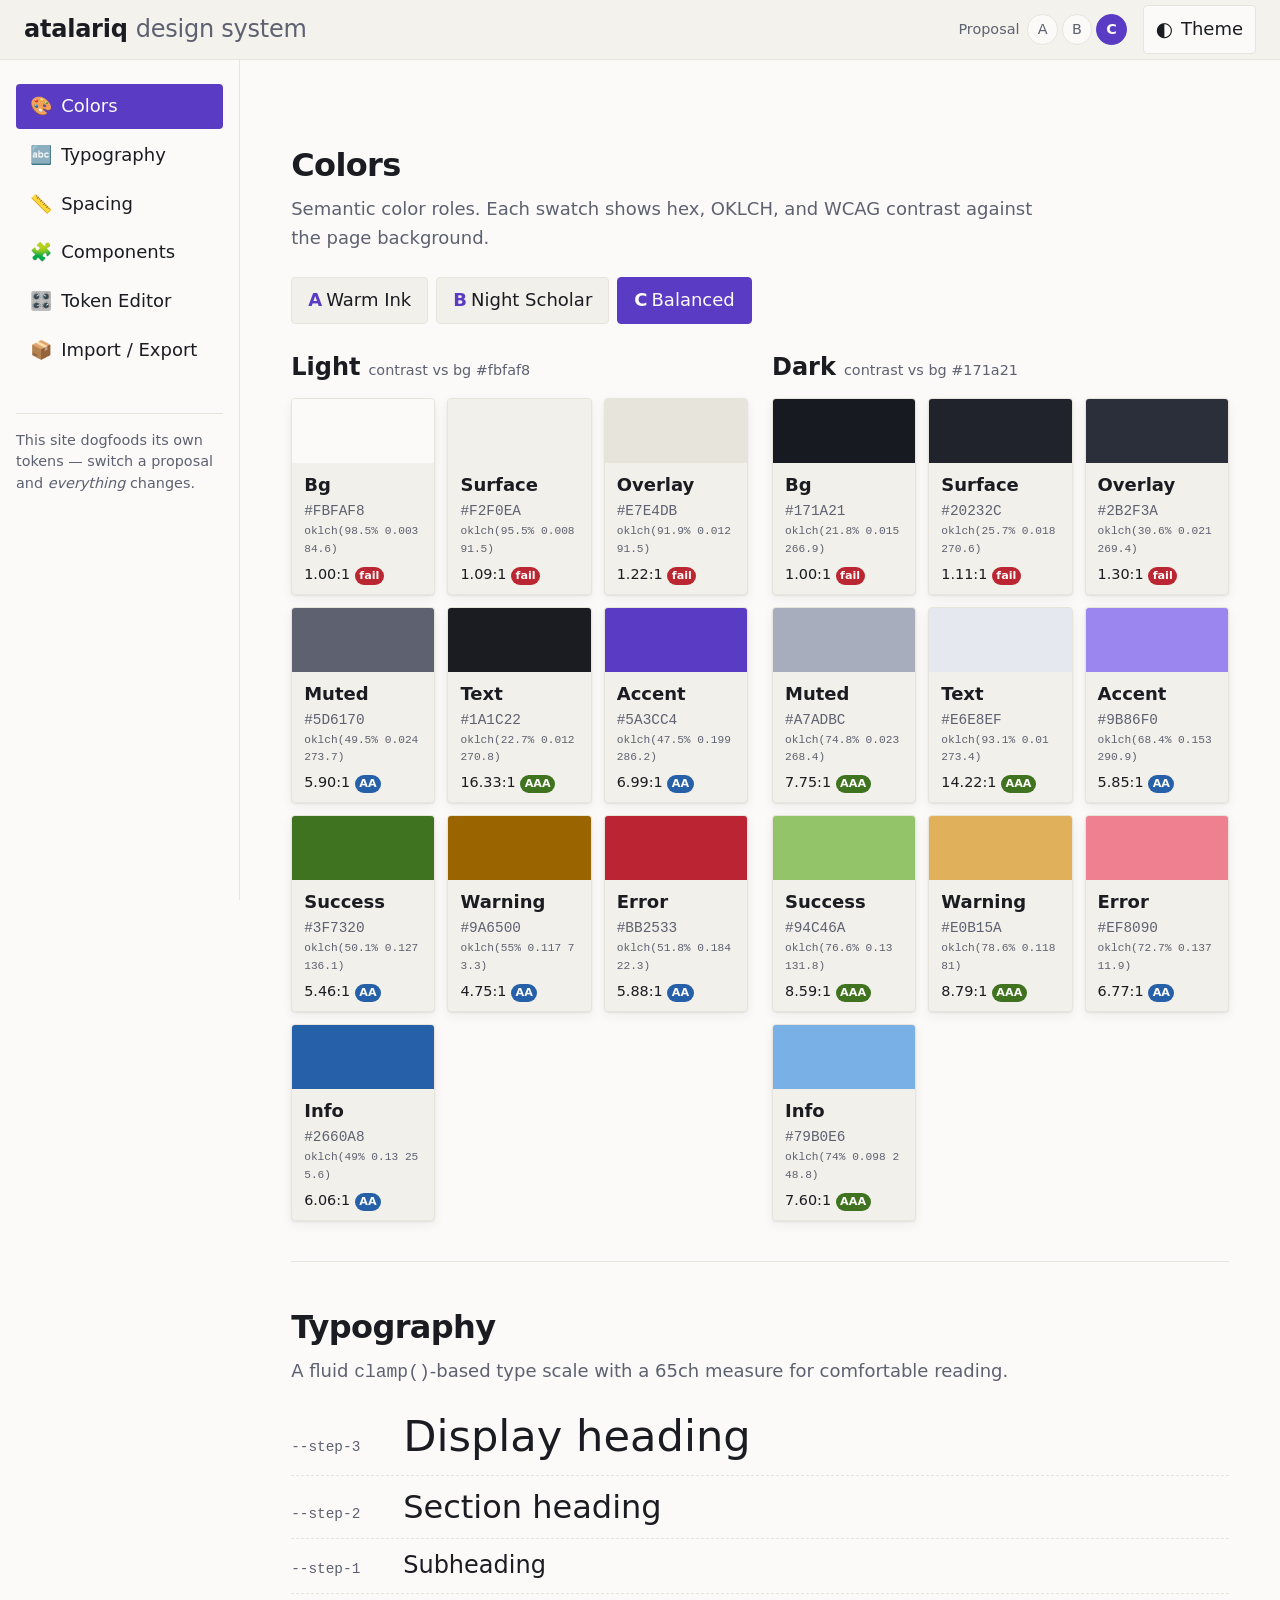
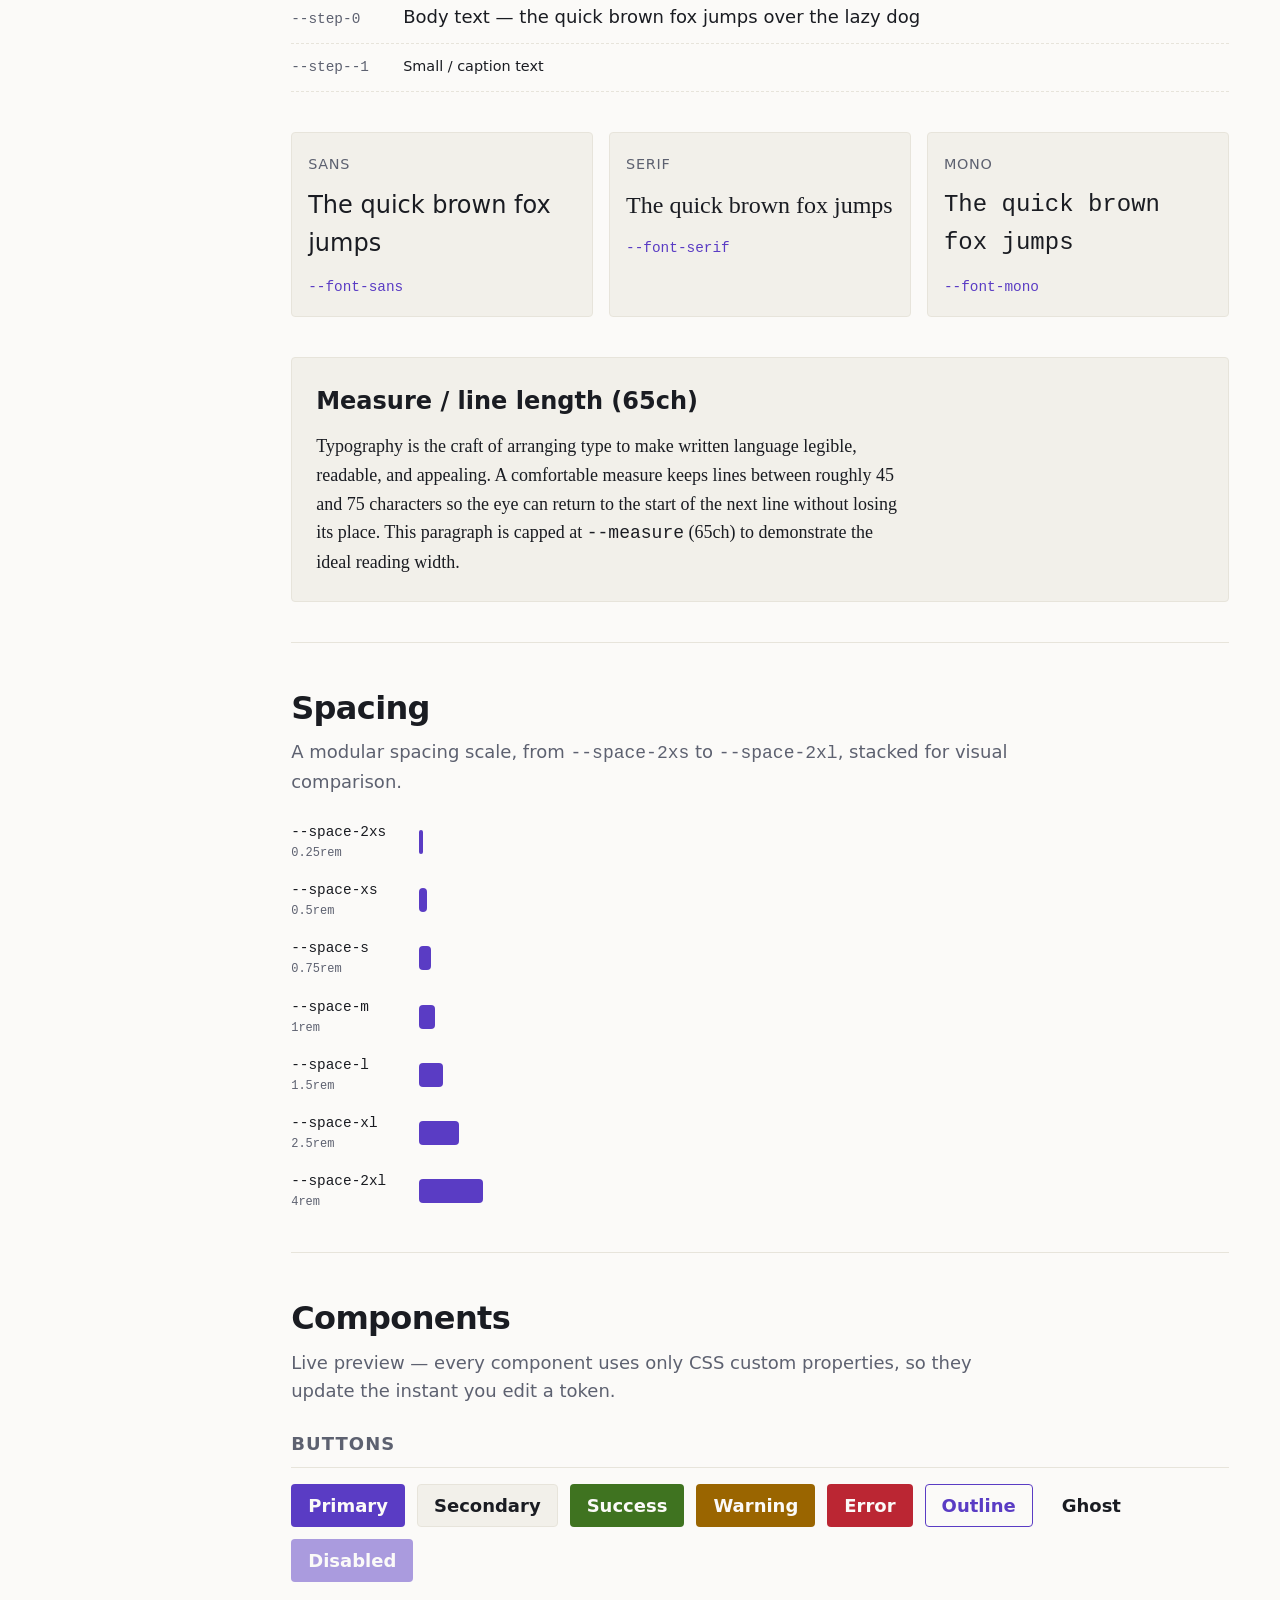
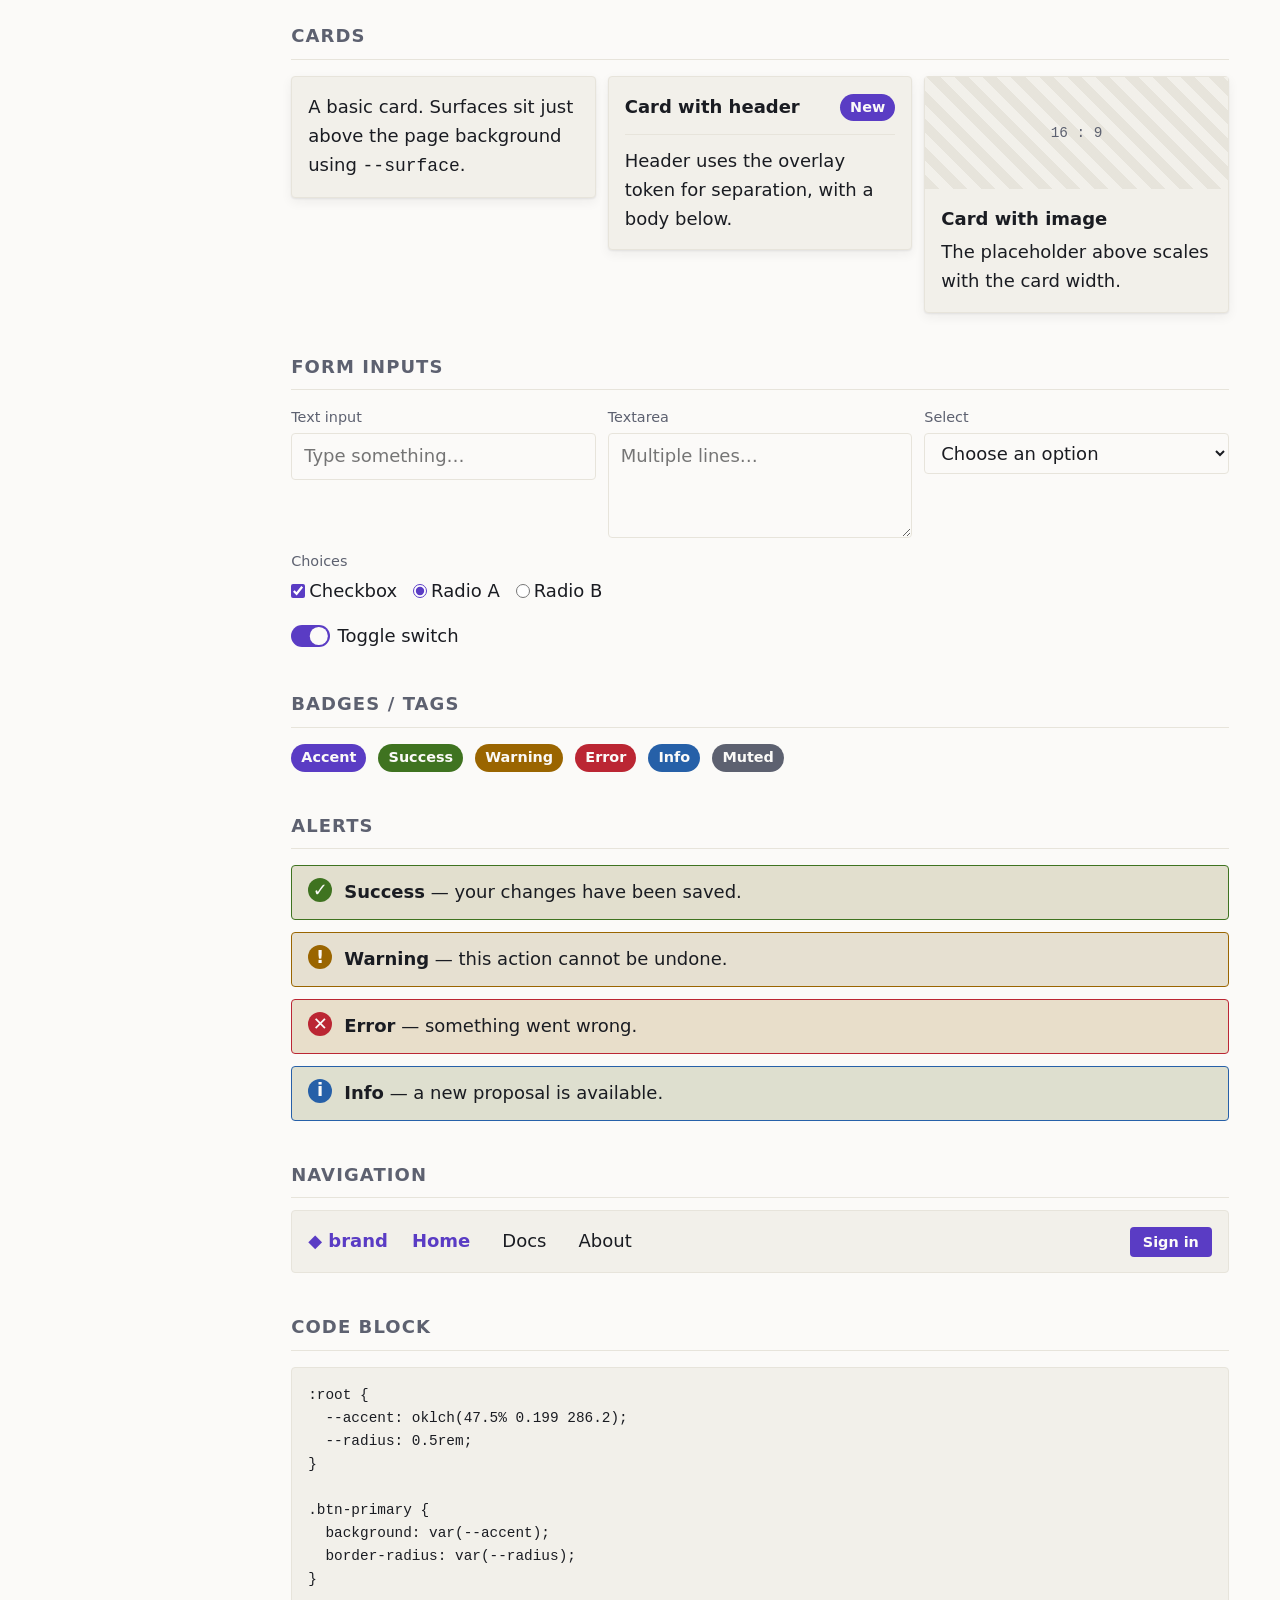
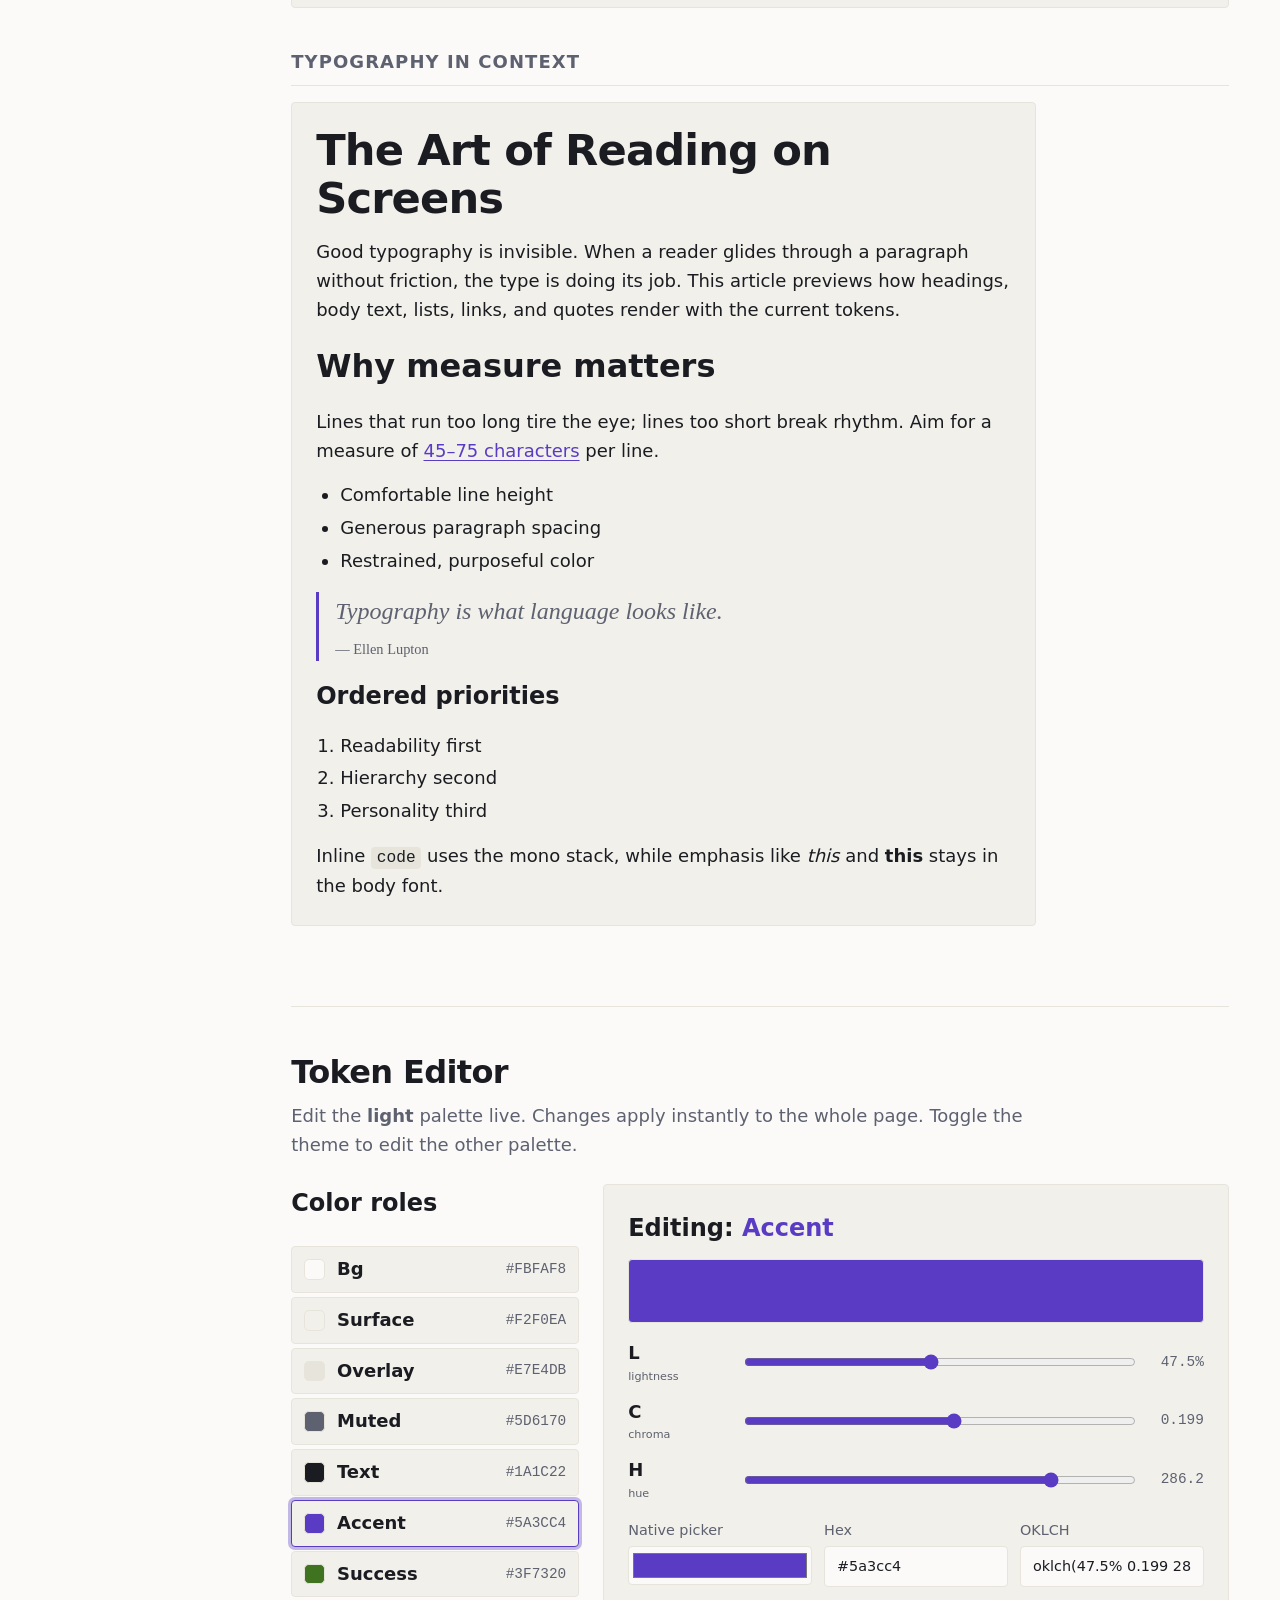
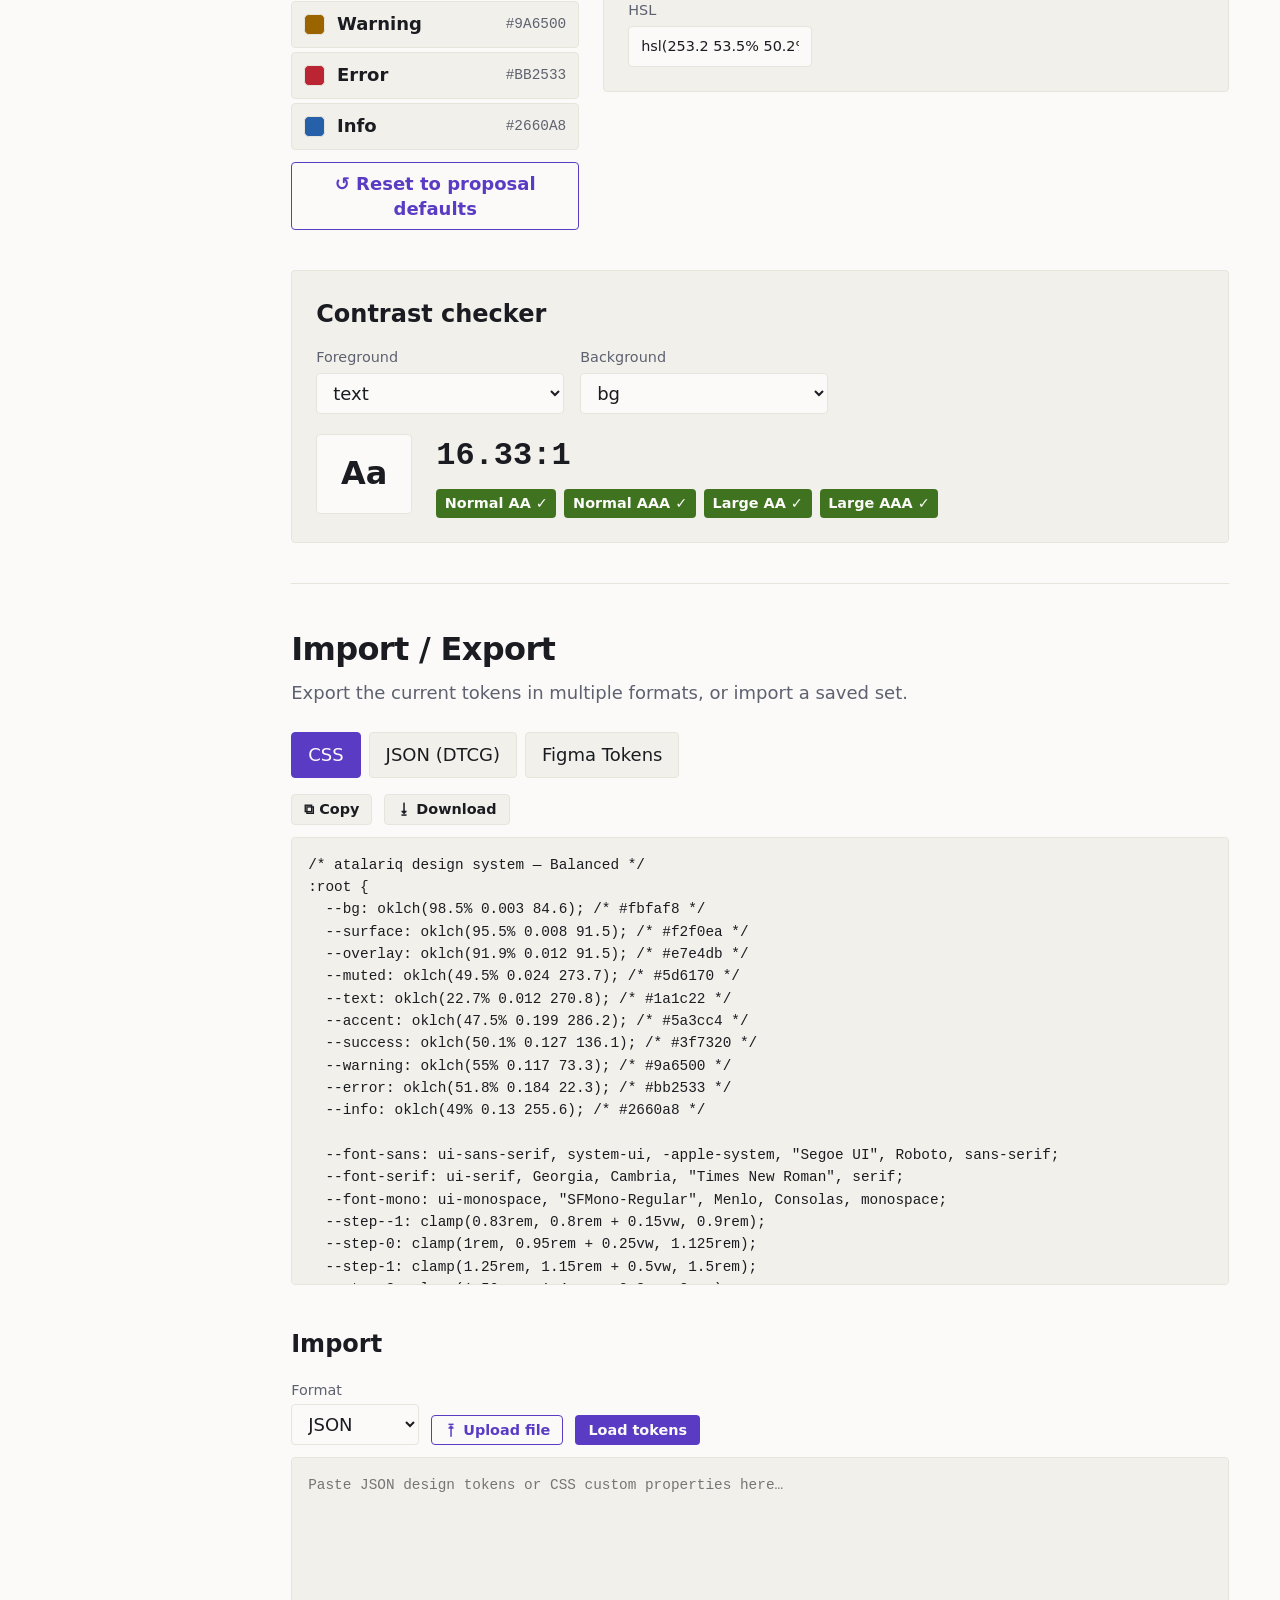
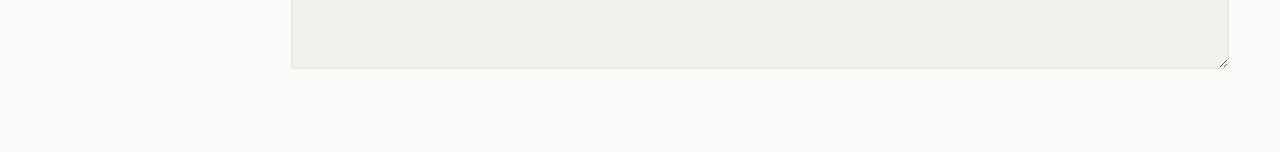
==== commit 7c9881ce: "refactor(site): import tokens/base.css; remove duplicated token block from style.css" ====
--- a/site/index.html
+++ b/site/index.html
@@ -8,6 +8,7 @@
       content="atalariq design system — a live, interactive token playground with OKLCH editing, contrast checking, and import/export."
     />
     <title>atalariq design system</title>
+    <link rel="stylesheet" href="../tokens/base.css" />
     <link rel="stylesheet" href="style.css" />
   </head>
   <body>
--- a/tokens/base.css
+++ b/tokens/base.css
@@ -0,0 +1,114 @@
+/* ════════════════════════════════════════════════════════════════════
+   Design System — base tokens
+   Theme: Proposal D "Forest" (see proposals/proposal-D.md)
+
+   Authoring model: OKLCH is canonical (perceptual lightness lets us
+   re-light the accent per mode by arithmetic). Hex kept as a comment
+   for eyeballing. See research/color-theory.md §1.
+
+   Every fg/bg pair is WCAG AA+; verify with: python3 tools/color.py
+   ════════════════════════════════════════════════════════════════════ */
+
+:root {
+  /* ── Color: light (Flexoki warm paper) ─────────────────────────── */
+  --bg: oklch(99% 0.016 95.2); /* #fffcf0  */
+  --surface: oklch(95.4% 0.015 98.3); /* #f2f0e5  */
+  --overlay: oklch(91.7% 0.015 98.3); /* #e6e4d9  */
+  --muted: oklch(53.8% 0.008 97.4); /* #6f6e69  — 4.97:1 AA  */
+  --text: oklch(17% 0.002 17.3); /* #100f0f  — 18.62:1 AAA */
+  --accent: oklch(48.3% 0.1 150.1); /* #2d6e3f  — 5.99:1 AA  */
+  --success: oklch(53.9% 0.13 123.9); /* #5f7a0a  — 4.78:1 AA  */
+  --warning: oklch(55.4% 0.121 68.5); /* #a06300  — 4.78:1 AA  */
+  --error: oklch(54.6% 0.161 27); /* #bc4039  — 5.20:1 AA  */
+  --info: oklch(51.4% 0.13 249.9); /* #1c6aae  — 5.49:1 AA  */
+
+  /* ── Typography ─────────────────────────────────────────────────── */
+  --font-sans:
+    ui-sans-serif, system-ui, -apple-system, "Segoe UI", Roboto, sans-serif;
+  --font-serif: ui-serif, Georgia, Cambria, "Times New Roman", serif;
+  --font-mono: ui-monospace, "SFMono-Regular", Menlo, Consolas, monospace;
+
+  /* Minor-third scale (×1.25), fluid via clamp() */
+  --step--1: clamp(0.83rem, 0.8rem + 0.15vw, 0.9rem);
+  --step-0: clamp(1rem, 0.95rem + 0.25vw, 1.125rem);
+  --step-1: clamp(1.25rem, 1.15rem + 0.5vw, 1.5rem);
+  --step-2: clamp(1.56rem, 1.4rem + 0.8vw, 2rem);
+  --step-3: clamp(1.95rem, 1.7rem + 1.25vw, 2.75rem);
+
+  --measure: 65ch;
+
+  /* ── Spacing ─────────────────────────────────────────────────────── */
+  --space-2xs: 0.25rem; /*  4px */
+  --space-xs: 0.5rem; /*  8px */
+  --space-s: 0.75rem; /* 12px */
+  --space-m: 1rem; /* 16px */
+  --space-l: 1.5rem; /* 24px */
+  --space-xl: 2.5rem; /* 40px */
+  --space-2xl: 4rem; /* 64px */
+
+  /* ── Radius ──────────────────────────────────────────────────────── */
+  --radius: 0.25rem;
+
+  /* ── Shadow & Ring ───────────────────────────────────────────────── */
+  --shadow:
+    0 1px 2px color-mix(in oklch, var(--text) 8%, transparent),
+    0 4px 12px color-mix(in oklch, var(--text) 6%, transparent);
+  --ring: 0 0 0 3px color-mix(in oklch, var(--accent) 35%, transparent);
+
+  /* ── Motion ──────────────────────────────────────────────────────── */
+  --duration-fast: 0.15s; /* hover, micro-interactions */
+  --duration-base: 0.25s; /* theme switch, larger transitions */
+  --easing: ease;
+}
+
+@media (prefers-color-scheme: dark) {
+  :root:not([data-theme="light"]) {
+    /* ── Color: dark (Gruvbox warm dark) ───────────────────────── */
+    --bg: oklch(27.7% 0 89.9); /* #282828  */
+    --surface: oklch(31.1% 0.003 48.6); /* #32302f  */
+    --overlay: oklch(34.4% 0.007 48.5); /* #3c3836  */
+    --muted: oklch(69% 0.035 76.3); /* #a89984  — 5.30:1 AA  */
+    --text: oklch(89.4% 0.057 89.2); /* #ebdbb2  — 10.75:1 AAA */
+    --accent: oklch(73.4% 0.1 149.7); /* #7abb87  — 6.52:1 AA  */
+    --success: oklch(75.7% 0.13 124); /* #9fbe5c  — 7.02:1 AAA */
+    --warning: oklch(80.9% 0.12 75); /* #eeb562  — 8.02:1 AAA */
+    --error: oklch(76.2% 0.14 21.9); /* #fe8b89  — 6.51:1 AA  */
+    --info: oklch(76.3% 0.101 250.1); /* #80b7f0  — 6.99:1 AA  */
+  }
+}
+
+/* Explicit dark: lower specificity than the @media block above, so both blocks
+   must stay identical — otherwise this override is silently ignored on dark-OS. */
+[data-theme="dark"] {
+  --bg: oklch(27.7% 0 89.9);
+  --surface: oklch(31.1% 0.003 48.6);
+  --overlay: oklch(34.4% 0.007 48.5);
+  --muted: oklch(69% 0.035 76.3);
+  --text: oklch(89.4% 0.057 89.2);
+  --accent: oklch(73.4% 0.1 149.7);
+  --success: oklch(75.7% 0.13 124);
+  --warning: oklch(80.9% 0.12 75);
+  --error: oklch(76.2% 0.14 21.9);
+  --info: oklch(76.3% 0.101 250.1);
+}
+
+/* Explicit light: lets OS-dark users pin the light palette. */
+[data-theme="light"] {
+  --bg: oklch(99% 0.016 95.2);
+  --surface: oklch(95.4% 0.015 98.3);
+  --overlay: oklch(91.7% 0.015 98.3);
+  --muted: oklch(53.8% 0.008 97.4);
+  --text: oklch(17% 0.002 17.3);
+  --accent: oklch(48.3% 0.1 150.1);
+  --success: oklch(53.9% 0.13 123.9);
+  --warning: oklch(55.4% 0.121 68.5);
+  --error: oklch(54.6% 0.161 27);
+  --info: oklch(51.4% 0.13 249.9);
+}
+
+@media (prefers-reduced-motion: reduce) {
+  :root {
+    --duration-fast: 0s;
+    --duration-base: 0s;
+  }
+}
--- a/site/style.css
+++ b/site/style.css
@@ -6,62 +6,10 @@
    via documentElement.style.setProperty().
    ════════════════════════════════════════════════════════════════════ */
 
-/* ── Tokens: colors (default = Proposal C "Balanced") ──────────────── */
+/* ── Playground layout variables ────────────────────────────────── */
 :root {
-  --bg: oklch(98.5% 0.003 84.6);
-  --surface: oklch(95.5% 0.008 91.5);
-  --overlay: oklch(91.9% 0.012 91.5);
-  --muted: oklch(49.5% 0.024 273.7);
-  --text: oklch(22.7% 0.012 270.8);
-  --accent: oklch(47.5% 0.199 286.2);
-  --success: oklch(50.1% 0.127 136.1);
-  --warning: oklch(55% 0.117 73.3);
-  --error: oklch(51.8% 0.184 22.3);
-  --info: oklch(49% 0.13 255.6);
-
-  /* ── Tokens: typography ──────────────────────────────────────────── */
-  --font-sans:
-    ui-sans-serif, system-ui, -apple-system, "Segoe UI", Roboto, sans-serif;
-  --font-serif: ui-serif, Georgia, Cambria, "Times New Roman", serif;
-  --font-mono: ui-monospace, "SFMono-Regular", Menlo, Consolas, monospace;
-  --step--1: clamp(0.83rem, 0.8rem + 0.15vw, 0.9rem);
-  --step-0: clamp(1rem, 0.95rem + 0.25vw, 1.125rem);
-  --step-1: clamp(1.25rem, 1.15rem + 0.5vw, 1.5rem);
-  --step-2: clamp(1.56rem, 1.4rem + 0.8vw, 2rem);
-  --step-3: clamp(1.95rem, 1.7rem + 1.25vw, 2.75rem);
-  --measure: 65ch;
-  --radius: 0.5rem;
-
-  /* ── Tokens: spacing ─────────────────────────────────────────────── */
-  --space-2xs: 0.25rem;
-  --space-xs: 0.5rem;
-  --space-s: 0.75rem;
-  --space-m: 1rem;
-  --space-l: 1.5rem;
-  --space-xl: 2.5rem;
-  --space-2xl: 4rem;
-
-  /* ── Derived helpers ─────────────────────────────────────────────── */
   --header-h: 3.75rem;
   --sidebar-w: 15rem;
-  --ring: 0 0 0 3px color-mix(in oklch, var(--accent) 35%, transparent);
-  --shadow:
-    0 1px 2px color-mix(in oklch, var(--text) 8%, transparent),
-    0 4px 12px color-mix(in oklch, var(--text) 6%, transparent);
-}
-
-/* Dark defaults (Proposal C). app.js keeps these in sync on theme/proposal change. */
-[data-theme="dark"] {
-  --bg: oklch(21.8% 0.015 266.9);
-  --surface: oklch(25.7% 0.018 270.6);
-  --overlay: oklch(30.6% 0.021 269.4);
-  --muted: oklch(74.8% 0.023 268.4);
-  --text: oklch(93.1% 0.01 273.4);
-  --accent: oklch(68.4% 0.153 290.9);
-  --success: oklch(76.6% 0.13 131.8);
-  --warning: oklch(78.6% 0.118 81);
-  --error: oklch(72.7% 0.137 11.9);
-  --info: oklch(74% 0.098 248.8);
 }
 
 /* ── Reset / base ──────────────────────────────────────────────────── */
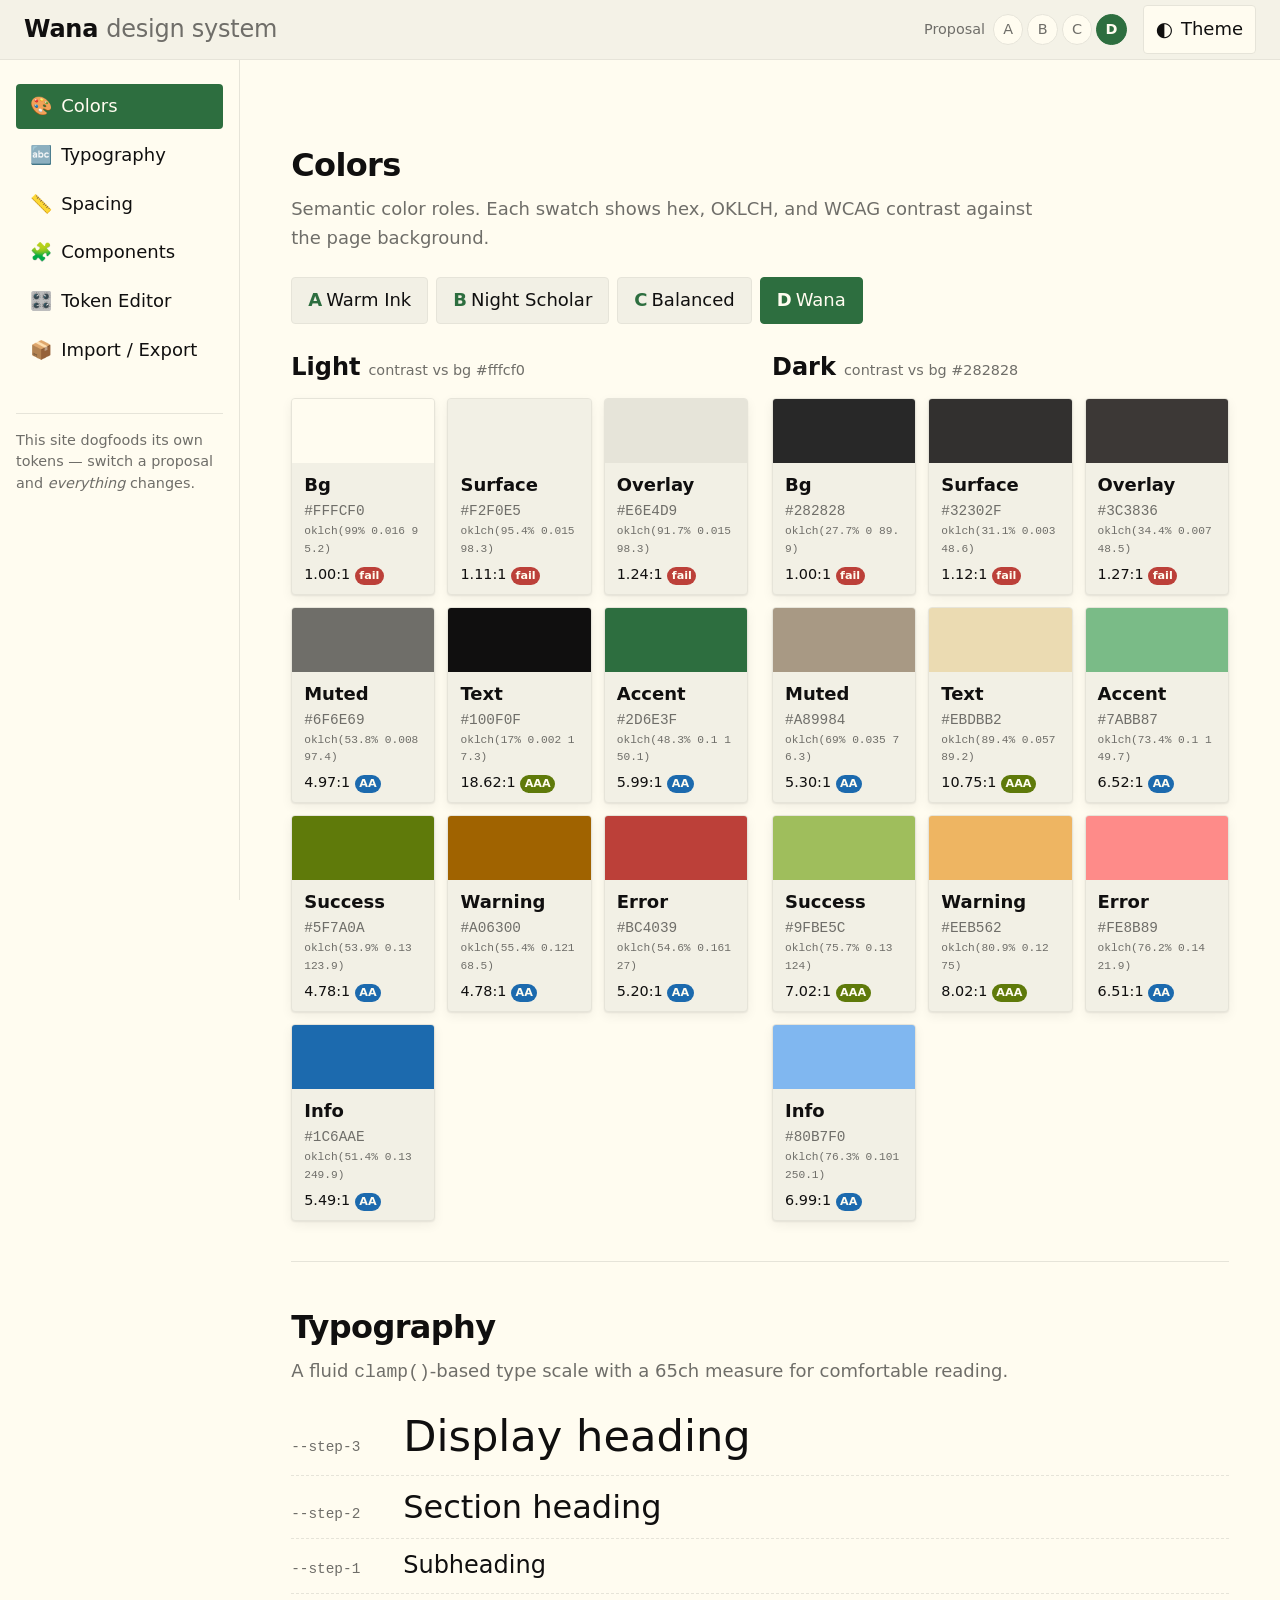
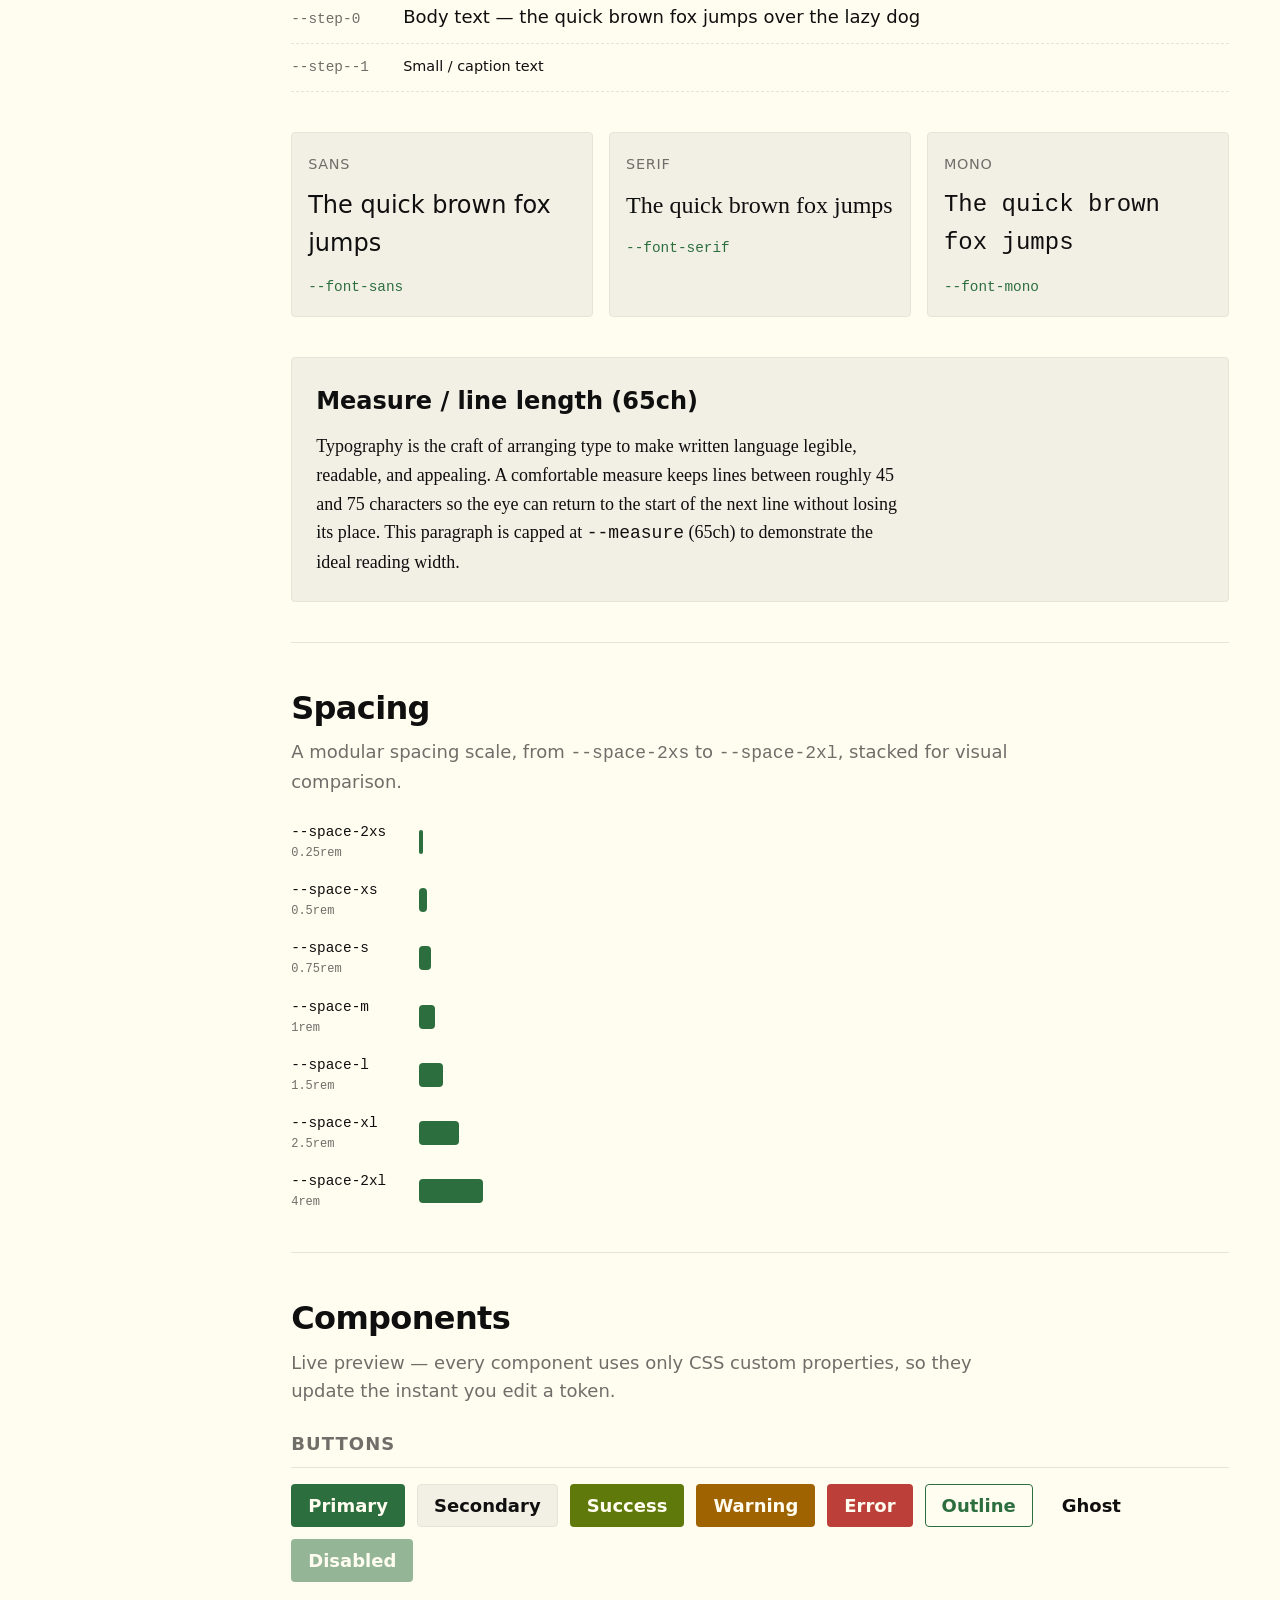
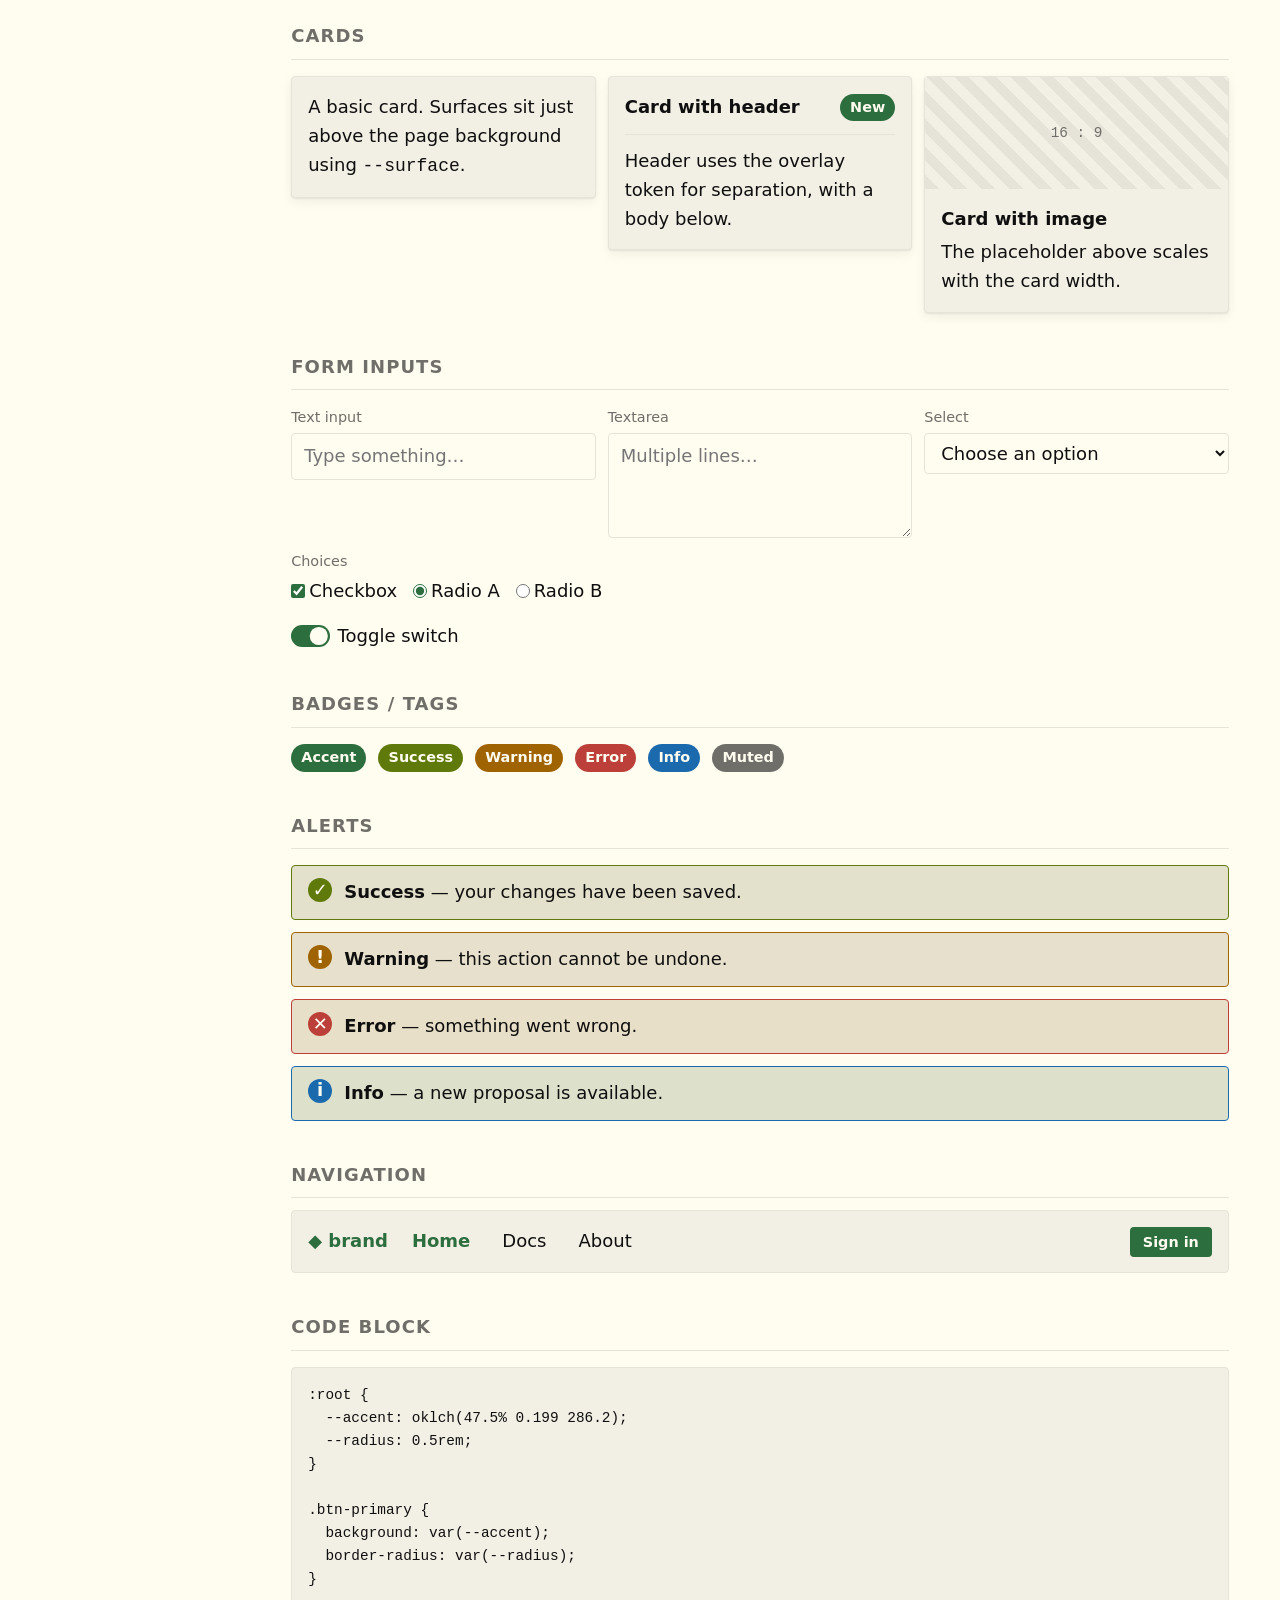
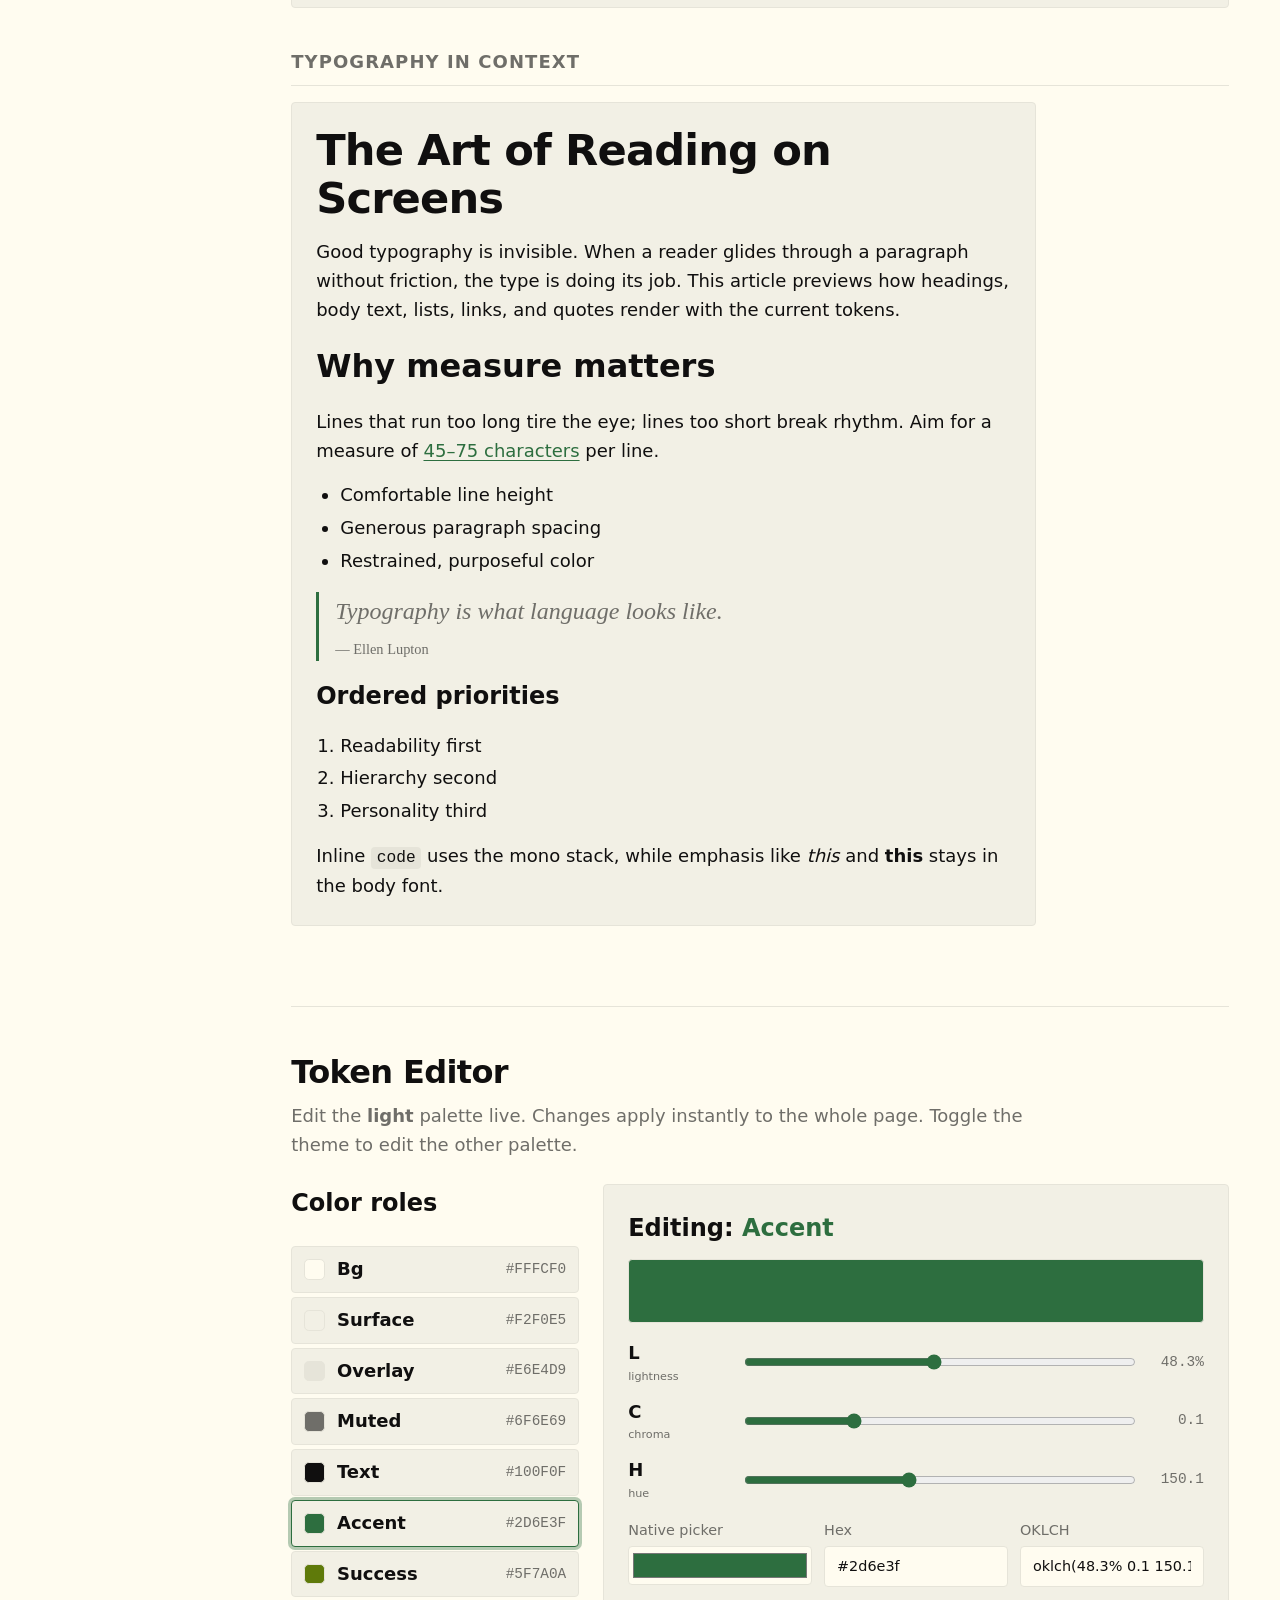
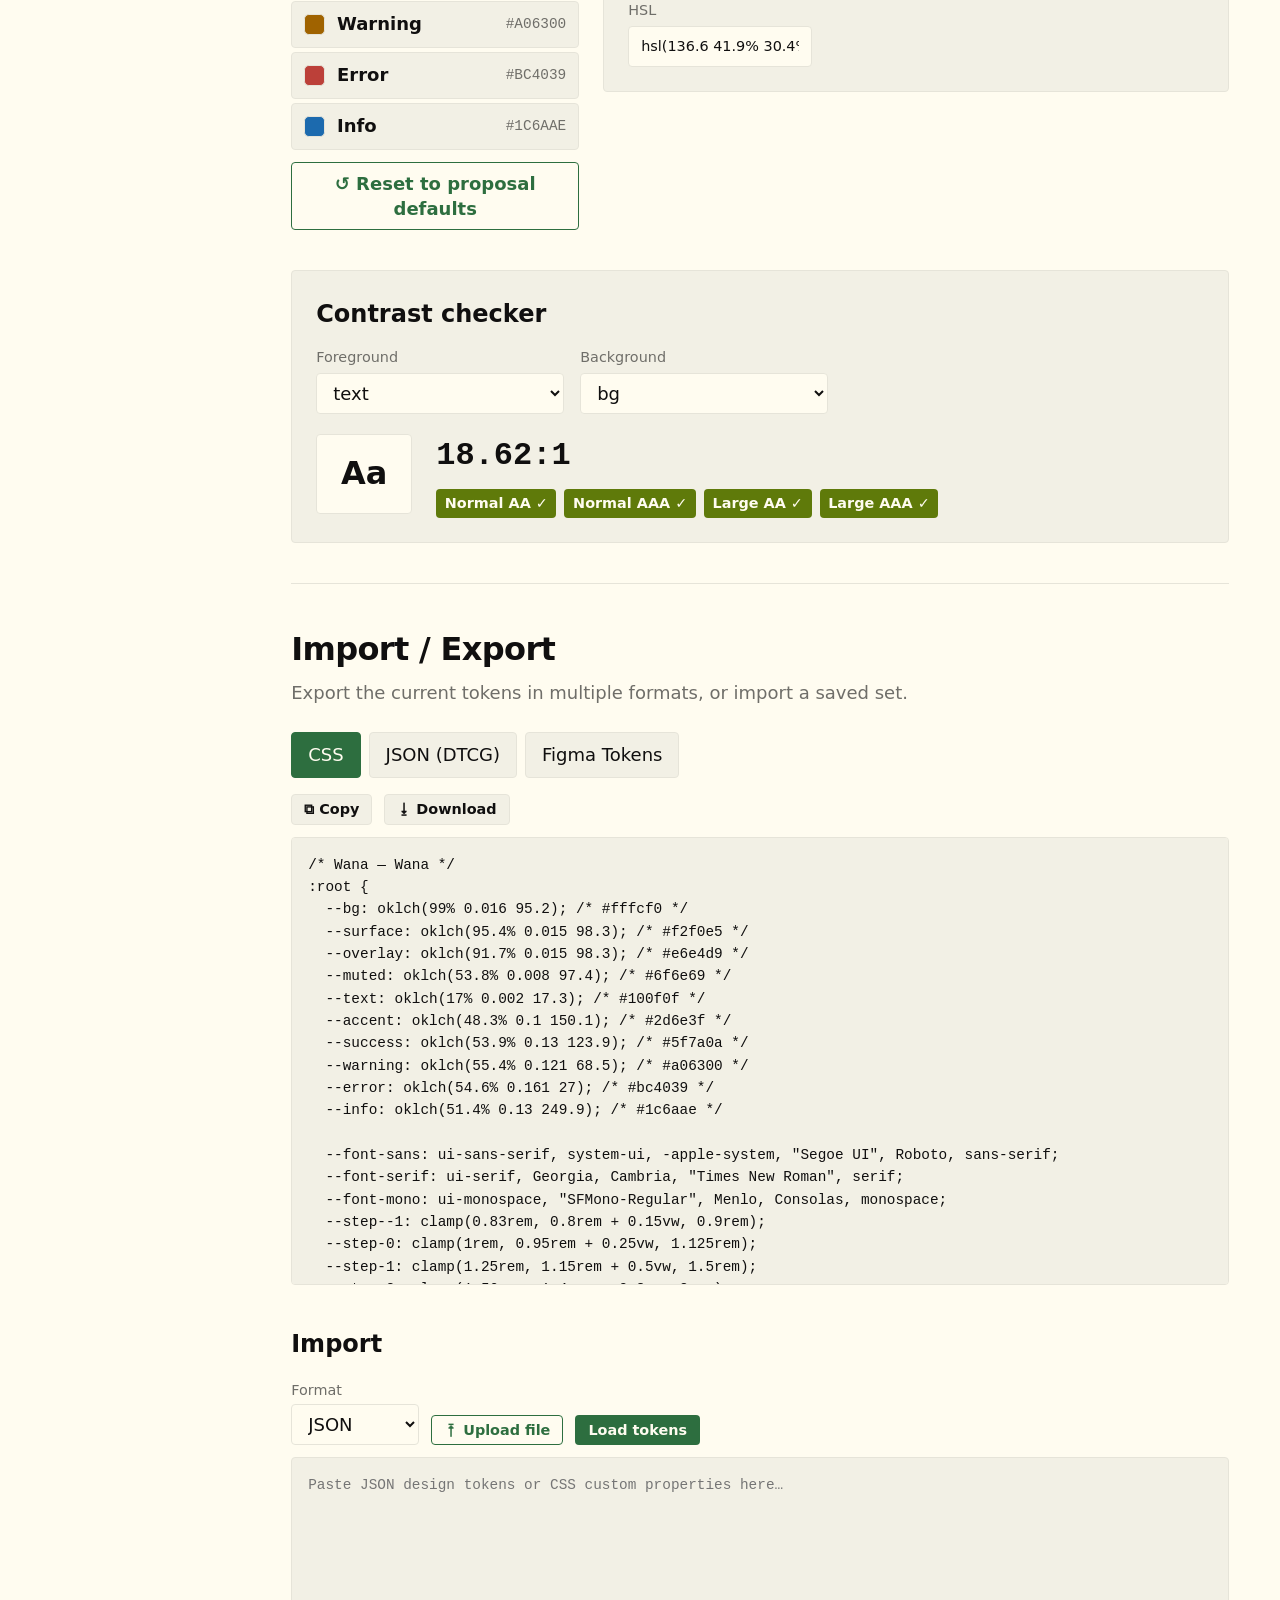
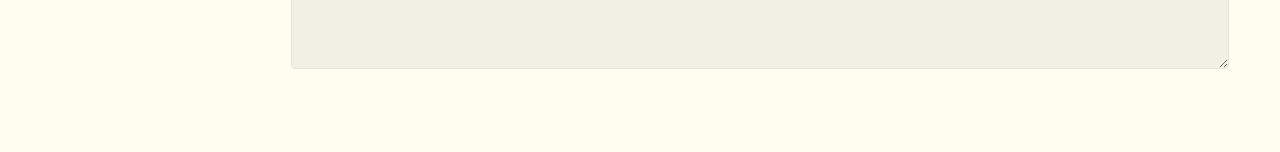
==== commit 4ec9f8e6: "feat: rename design system to Wana, align playground with ratified tokens Brand the system 'Wana' (O" ====
--- a/site/index.html
+++ b/site/index.html
@@ -5,9 +5,9 @@
     <meta name="viewport" content="width=device-width, initial-scale=1.0" />
     <meta
       name="description"
-      content="atalariq design system — a live, interactive token playground with OKLCH editing, contrast checking, and import/export."
+      content="Wana — a live, interactive token playground with OKLCH editing, contrast checking, and import/export."
     />
-    <title>atalariq design system</title>
+    <title>Wana</title>
     <link rel="stylesheet" href="../tokens/base.css" />
     <link rel="stylesheet" href="style.css" />
   </head>
@@ -22,7 +22,7 @@
       >
         ☰
       </button>
-      <h1 class="site-title">atalariq <span>design system</span></h1>
+      <h1 class="site-title">Wana <span>design system</span></h1>
       <div class="header-controls">
         <div class="proposal-mini" role="group" aria-label="Proposal">
           <span class="proposal-mini-label">Proposal</span>
--- a/tokens/base.css
+++ b/tokens/base.css
@@ -1,6 +1,6 @@
 /* ════════════════════════════════════════════════════════════════════
-   Design System — base tokens
-   Theme: Proposal D "Forest" (see proposals/proposal-D.md)
+   Wana — base tokens
+   Palette: Wana — Light / Dark (grew from the "Forest" direction; see proposals/proposal-D.md)
 
    Authoring model: OKLCH is canonical (perceptual lightness lets us
    re-light the accent per mode by arithmetic). Hex kept as a comment
--- a/site/style.css
+++ b/site/style.css
@@ -1,9 +1,7 @@
 /* ════════════════════════════════════════════════════════════════════
-   atalariq design system — playground styles
+   Wana — playground styles
    The whole UI is built from CSS custom properties, so switching a
    proposal or editing a token re-skins the entire page (dogfooding).
-   Color tokens default to Proposal C; app.js overrides them at runtime
-   via documentElement.style.setProperty().
    ════════════════════════════════════════════════════════════════════ */
 
 /* ── Playground layout variables ────────────────────────────────── */
@@ -35,8 +33,8 @@
   background: var(--bg);
   -webkit-font-smoothing: antialiased;
   transition:
-    background-color 0.25s ease,
-    color 0.25s ease;
+    background-color var(--duration-base) var(--easing),
+    color var(--duration-base) var(--easing);
 }
 
 a {
@@ -110,7 +108,7 @@
   background: var(--bg);
   color: var(--muted);
   cursor: pointer;
-  transition: all 0.15s ease;
+  transition: all var(--duration-fast) var(--easing);
 }
 .proposal-mini-tabs button.active {
   background: var(--accent);
@@ -132,8 +130,8 @@
   color: var(--text);
   cursor: pointer;
   transition:
-    background-color 0.15s ease,
-    border-color 0.15s ease;
+    background-color var(--duration-fast) var(--easing),
+    border-color var(--duration-fast) var(--easing);
 }
 .theme-toggle:hover,
 .nav-toggle:hover {
@@ -183,8 +181,8 @@
   text-decoration: none;
   font-weight: 500;
   transition:
-    background-color 0.15s ease,
-    color 0.15s ease;
+    background-color var(--duration-fast) var(--easing),
+    color var(--duration-fast) var(--easing);
 }
 .nav-link:hover {
   background: var(--surface);
@@ -260,7 +258,7 @@
   background: var(--surface);
   color: var(--text);
   cursor: pointer;
-  transition: all 0.15s ease;
+  transition: all var(--duration-fast) var(--easing);
 }
 .proposal-tab .pt-key {
   font-weight: 700;
@@ -482,9 +480,9 @@
   border: 1px solid transparent;
   cursor: pointer;
   transition:
-    filter 0.15s ease,
-    background-color 0.15s ease,
-    color 0.15s ease;
+    filter var(--duration-fast) var(--easing),
+    background-color var(--duration-fast) var(--easing),
+    color var(--duration-fast) var(--easing);
   line-height: 1.4;
 }
 .btn:hover {
@@ -651,7 +649,7 @@
   border-radius: 1rem;
   background: var(--overlay);
   position: relative;
-  transition: background-color 0.15s ease;
+  transition: background-color var(--duration-fast) var(--easing);
 }
 .toggle-thumb {
   position: absolute;
@@ -661,7 +659,7 @@
   height: calc(1.35rem - 4px);
   border-radius: 50%;
   background: var(--bg);
-  transition: transform 0.15s ease;
+  transition: transform var(--duration-fast) var(--easing);
 }
 .toggle input:checked + .toggle-track {
   background: var(--accent);
